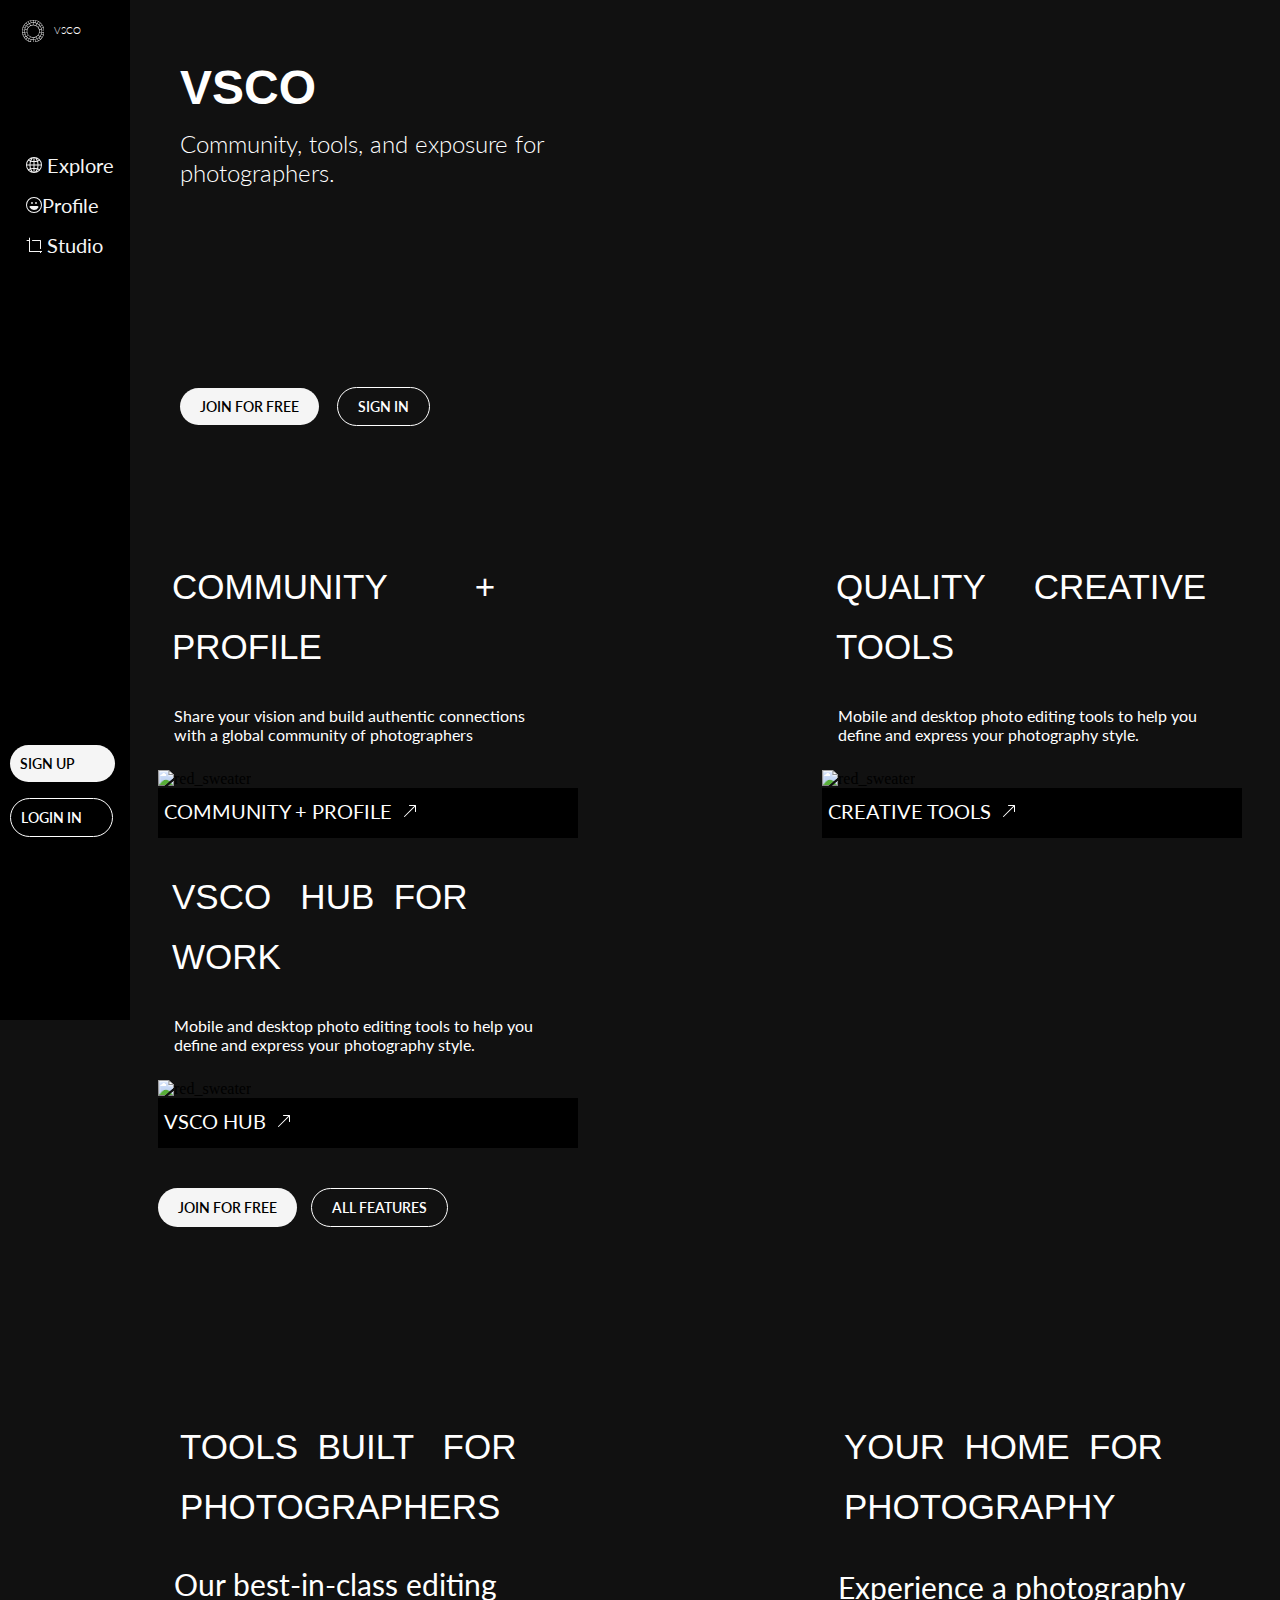
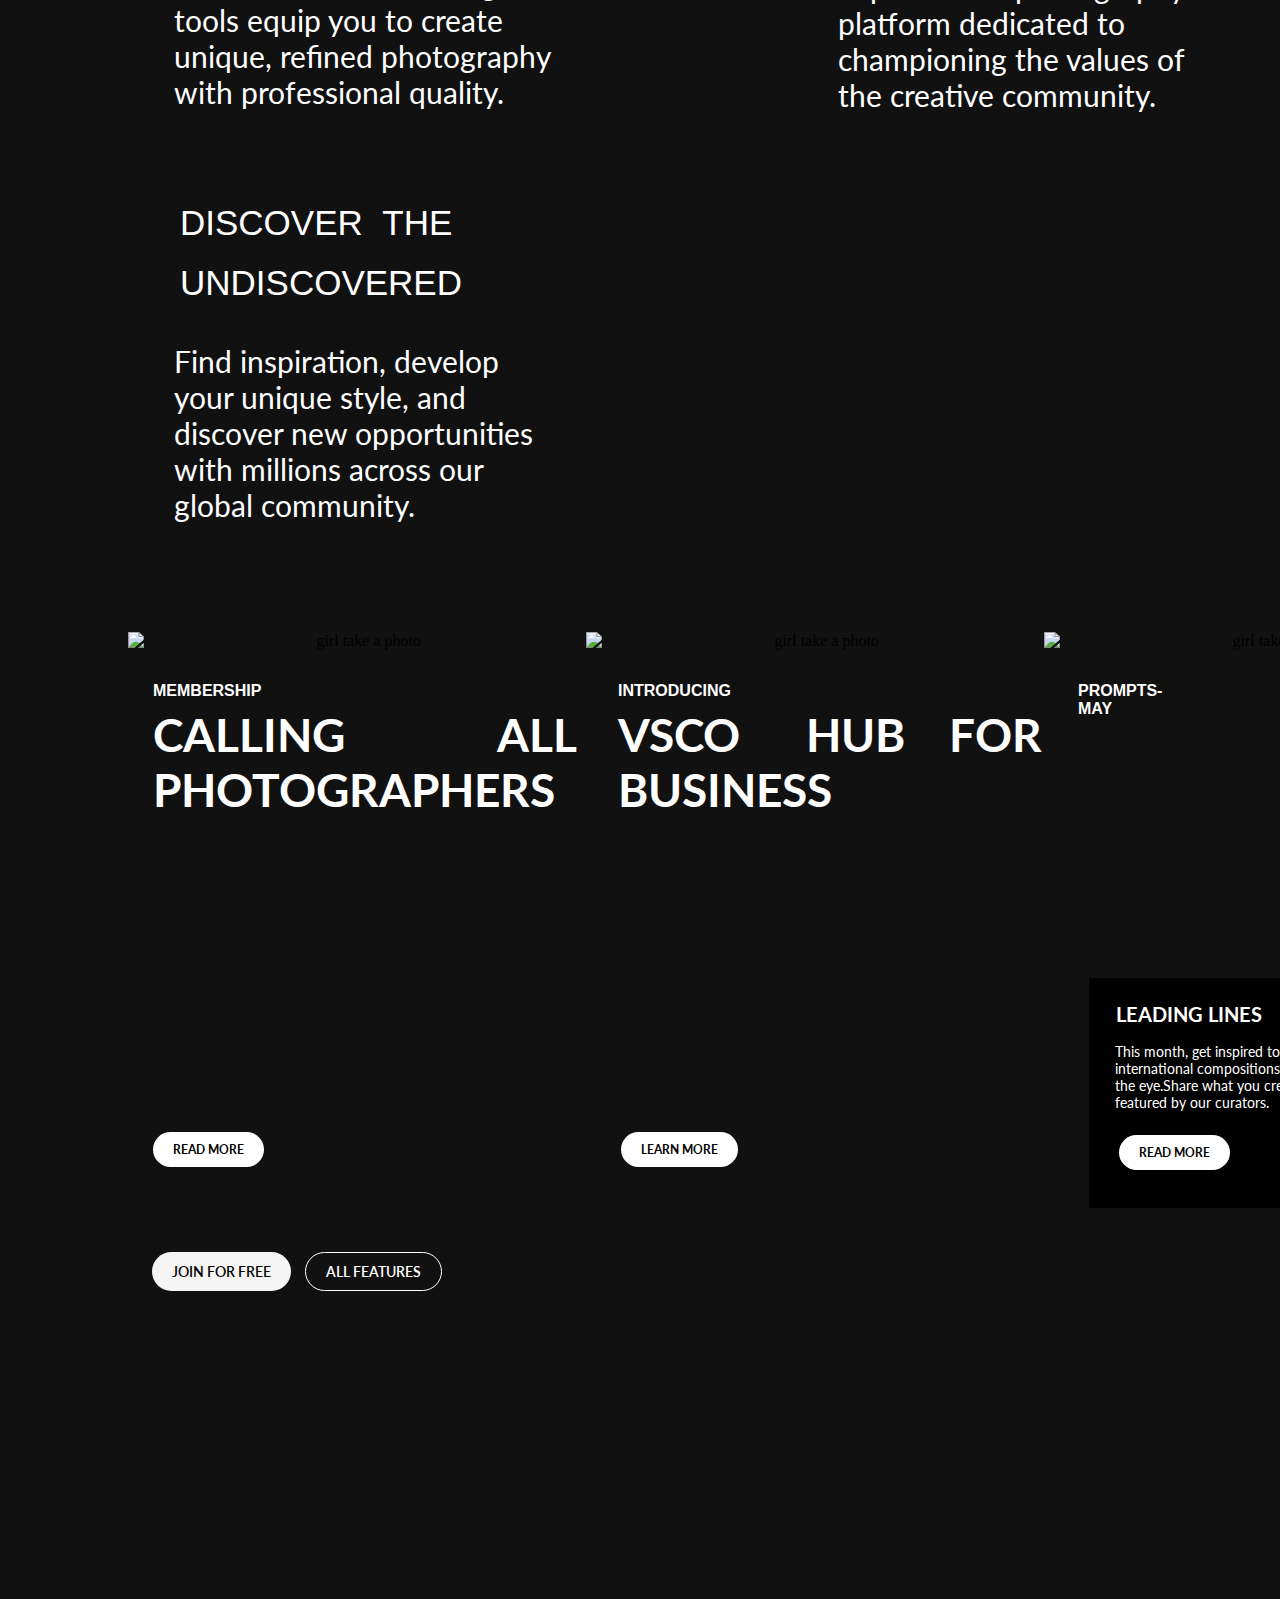
==== index.html @ 9ead66b8 "vsco cards fills advance" ====
<!DOCTYPE html>
<html lang="en">
<head>
    <meta charset="UTF-8">
    <meta name="viewport" content="width=device-width, initial-scale=1.0">
    <title> CLONE VSCO Photo & Video Editor - Desktop & Mobile App</title>

    <!--Archivo CSS-->
    <link rel="stylesheet" href="app.css" type="text/css">
    
    <!--Tipografias-->
    <link rel="preconnect" href="https://fonts.googleapis.com">
    <link rel="preconnect" href="https://fonts.gstatic.com" crossorigin>
    <link href="https://fonts.googleapis.com/css2?family=Lato:ital,wght@0,100;0,300;0,400;0,700;0,900;1,100;1,300;1,400;1,700;1,900&display=swap" rel="stylesheet">

    <!--Favicon-->
    <link rel="icon" type="img/png" href="Icons vsco/vsco(1).png">

    <!--Bootstrap Framework opcional-->
    <link href="https://cdn.jsdelivr.net/npm/bootstrap@5.3.3/dist/css/bootstrap.min.css">

</head>
<body>
    <div class="sidebar_nav">
        <!--Logotipo superior izq-->
        <header>
            <div class="logo">
                <svg xmlns="http://www.w3.org/2000/svg" width="1.4em" height="1.4em" viewBox="0 0 24 24"><path fill="white" d="M12 0C5.376 0 0 5.376 0 12s5.376 12 12 12s12-5.376 12-12S18.624 0 12 0m11.52 12c0 .408-.023.792-.072 1.176l-2.04-.24c.024-.312.05-.624.05-.936c0-.288-.025-.6-.05-.888l2.04-.24c.072.384.072.744.072 1.128M.479 12c0-.384.024-.769.049-1.152l2.04.24c-.024.312-.047.6-.047.912s.023.6.047.912l-2.04.24C.479 12.769.479 12.384.479 12m20.472-3.096l1.921-.72a11.6 11.6 0 0 1 .552 2.232l-2.04.24c-.097-.6-.24-1.2-.433-1.752M21 12c0 .6-.072 1.176-.167 1.752l-2.017-.455c.071-.409.119-.841.119-1.297s-.048-.912-.119-1.344l2.017-.457c.118.577.167 1.177.167 1.801m-9 6.456A6.46 6.46 0 0 1 5.544 12A6.46 6.46 0 0 1 12 5.544A6.46 6.46 0 0 1 18.456 12a6.44 6.44 0 0 1-6.429 6.456zM12.216 21v-2.064a7 7 0 0 0 2.568-.575l.888 1.872a9 9 0 0 1-3.456.767m-3.936-.791l.912-1.873a6.6 6.6 0 0 0 2.568.6V21a8.8 8.8 0 0 1-3.48-.791M3 12c0-.624.072-1.224.192-1.824l2.016.456q-.147.676-.144 1.368c0 .432.048.864.12 1.272l-2.016.455A8 8 0 0 1 3 12m8.76-9v2.064a6.9 6.9 0 0 0-2.544.576l-.888-1.871A9.1 9.1 0 0 1 11.76 3m3.935.792l-.911 1.872a6.6 6.6 0 0 0-2.568-.576V3.024c1.248 0 2.424.288 3.479.768m5.088 4.656a10 10 0 0 0-.84-1.608l1.681-1.152a12.7 12.7 0 0 1 1.056 2.04zm-.07 1.296l-2.018.456a6.9 6.9 0 0 0-1.151-2.352l1.632-1.295c.72.959 1.248 2.015 1.537 3.191m-3.457-2.256a7 7 0 0 0-2.04-1.633l.912-1.871a9.1 9.1 0 0 1 2.76 2.208zm-.6-3.744l.96-1.824a13 13 0 0 1 1.896 1.32L18.145 4.8a9.2 9.2 0 0 0-1.489-1.056m-.408-.216a10 10 0 0 0-1.68-.648l.504-1.992a12 12 0 0 1 2.159.84zm-2.16-.768c-.6-.144-1.2-.216-1.824-.239V.479c.793.024 1.584.12 2.328.289zm-2.28-.239a11 11 0 0 0-1.8.216L9.528.744c.72-.168 1.487-.265 2.28-.265zm-2.28.334q-.88.251-1.704.649l-.96-1.824a11.7 11.7 0 0 1 2.16-.816zm-2.112.865a9 9 0 0 0-1.488 1.032L4.56 3.216c.6-.504 1.224-.936 1.896-1.319zm.48.264l.888 1.871a7 7 0 0 0-2.04 1.608L5.136 6.168a9.4 9.4 0 0 1 2.76-2.184M4.848 6.552l1.608 1.295A7 7 0 0 0 5.304 10.2l-2.016-.456c.312-1.2.84-2.28 1.56-3.192M3.24 8.4l-1.92-.72c.287-.72.648-1.416 1.08-2.04l1.68 1.176A7.7 7.7 0 0 0 3.24 8.4m-.168.455c-.192.577-.36 1.152-.432 1.776L.6 10.393c.12-.769.288-1.537.553-2.257zm-.456 4.513c.096.6.239 1.2.432 1.776l-1.92.72a10 10 0 0 1-.552-2.257zm.624 2.208c.239.576.528 1.104.84 1.607L2.4 18.336a10.2 10.2 0 0 1-1.08-2.016zm.024-1.392l2.017-.456a7 7 0 0 0 1.128 2.376L4.8 17.4a8.9 8.9 0 0 1-1.536-3.216m3.432 2.28A6.9 6.9 0 0 0 8.76 18.12l-.912 1.872a9.3 9.3 0 0 1-2.784-2.232zm.72 3.815l-.96 1.825a11.6 11.6 0 0 1-1.896-1.321l1.368-1.535c.456.407.936.744 1.488 1.031m.408.217c.528.264 1.104.48 1.705.647l-.504 1.992a11 11 0 0 1-2.16-.815zm2.16.768q.864.18 1.8.217v2.039a14.4 14.4 0 0 1-2.305-.264zm2.28.216a10.7 10.7 0 0 0 1.801-.217l.479 1.992c-.749.168-1.513.264-2.28.287zm2.257-.336a10.4 10.4 0 0 0 1.703-.647l.96 1.824c-.688.35-1.412.623-2.159.815zm2.086-.865a9 9 0 0 0 1.488-1.031l1.369 1.535a11.7 11.7 0 0 1-1.896 1.321zm-.479-.263l-.888-1.871a6.9 6.9 0 0 0 2.064-1.656l1.606 1.296a9.6 9.6 0 0 1-2.782 2.231m3.071-2.592l-1.607-1.296a6.6 6.6 0 0 0 1.128-2.376l2.017.456a9.7 9.7 0 0 1-1.538 3.216M20.76 15.6l1.92.721a11 11 0 0 1-1.079 2.04l-1.682-1.177a8.4 8.4 0 0 0 .841-1.584m.168-.455c.192-.553.336-1.152.433-1.752l2.039.239c-.11.761-.294 1.508-.551 2.232zm.456-9.841l-1.681 1.152q-.539-.736-1.199-1.368l1.368-1.536a15 15 0 0 1 1.512 1.752M4.2 3.528l1.368 1.536c-.456.408-.84.864-1.2 1.368l-1.68-1.176A9.4 9.4 0 0 1 4.2 3.528M2.664 18.744l1.68-1.152c.36.48.769.937 1.2 1.369l-1.368 1.535a15 15 0 0 1-1.512-1.752m17.16 1.729l-1.368-1.537c.432-.407.841-.863 1.199-1.344l1.682 1.176a15 15 0 0 1-1.513 1.705"/></svg>
                <h2 class="namesite">VSCO</h2>
            </div>
        </header>

        <div>
            <a href="https://www.vsco.co">
                <grain-icon width="60px" height="28px" name="vscoWordmark" class="vsco-logo"></grain-icon>
              </a>
        </div>

        <!--Menu lateral con iconos (Boostrap)-->
        <div class="menu">
        <nav class="sidebar_menu"> 
                <a>
                    <svg xmlns="http://www.w3.org/2000/svg" width="16" height="16" fill="currentColor" class="bi bi-globe2" viewBox="0 0 16 16">
                        <path d="M0 8a8 8 0 1 1 16 0A8 8 0 0 1 0 8m7.5-6.923c-.67.204-1.335.82-1.887 1.855q-.215.403-.395.872c.705.157 1.472.257 2.282.287zM4.249 3.539q.214-.577.481-1.078a7 7 0 0 1 .597-.933A7 7 0 0 0 3.051 3.05q.544.277 1.198.49zM3.509 7.5c.036-1.07.188-2.087.436-3.008a9 9 0 0 1-1.565-.667A6.96 6.96 0 0 0 1.018 7.5zm1.4-2.741a12.3 12.3 0 0 0-.4 2.741H7.5V5.091c-.91-.03-1.783-.145-2.591-.332M8.5 5.09V7.5h2.99a12.3 12.3 0 0 0-.399-2.741c-.808.187-1.681.301-2.591.332zM4.51 8.5c.035.987.176 1.914.399 2.741A13.6 13.6 0 0 1 7.5 10.91V8.5zm3.99 0v2.409c.91.03 1.783.145 2.591.332.223-.827.364-1.754.4-2.741zm-3.282 3.696q.18.469.395.872c.552 1.035 1.218 1.65 1.887 1.855V11.91c-.81.03-1.577.13-2.282.287zm.11 2.276a7 7 0 0 1-.598-.933 9 9 0 0 1-.481-1.079 8.4 8.4 0 0 0-1.198.49 7 7 0 0 0 2.276 1.522zm-1.383-2.964A13.4 13.4 0 0 1 3.508 8.5h-2.49a6.96 6.96 0 0 0 1.362 3.675c.47-.258.995-.482 1.565-.667m6.728 2.964a7 7 0 0 0 2.275-1.521 8.4 8.4 0 0 0-1.197-.49 9 9 0 0 1-.481 1.078 7 7 0 0 1-.597.933M8.5 11.909v3.014c.67-.204 1.335-.82 1.887-1.855q.216-.403.395-.872A12.6 12.6 0 0 0 8.5 11.91zm3.555-.401c.57.185 1.095.409 1.565.667A6.96 6.96 0 0 0 14.982 8.5h-2.49a13.4 13.4 0 0 1-.437 3.008M14.982 7.5a6.96 6.96 0 0 0-1.362-3.675c-.47.258-.995.482-1.565.667.248.92.4 1.938.437 3.008zM11.27 2.461q.266.502.482 1.078a8.4 8.4 0 0 0 1.196-.49 7 7 0 0 0-2.275-1.52c.218.283.418.597.597.932m-.488 1.343a8 8 0 0 0-.395-.872C9.835 1.897 9.17 1.282 8.5 1.077V4.09c.81-.03 1.577-.13 2.282-.287z"/>
                      </svg>
                    
                    Explore</a>
                <a>
                    <svg xmlns="http://www.w3.org/2000/svg" width="16" height="16" fill="currentColor" class="bi bi-emoji-laughing" viewBox="0 0 16 16">
                        <path d="M8 15A7 7 0 1 1 8 1a7 7 0 0 1 0 14m0 1A8 8 0 1 0 8 0a8 8 0 0 0 0 16"/>
                        <path d="M12.331 9.5a1 1 0 0 1 0 1A5 5 0 0 1 8 13a5 5 0 0 1-4.33-2.5A1 1 0 0 1 4.535 9h6.93a1 1 0 0 1 .866.5M7 6.5c0 .828-.448 0-1 0s-1 .828-1 0S5.448 5 6 5s1 .672 1 1.5m4 0c0 .828-.448 0-1 0s-1 .828-1 0S9.448 5 10 5s1 .672 1 1.5"/>
                      </svg>Profile</a>
                <a><svg xmlns="http://www.w3.org/2000/svg" width="16" height="16" fill="currentColor" class="bi bi-crop" viewBox="0 0 16 16">
                    <path d="M3.5.5A.5.5 0 0 1 4 1v13h13a.5.5 0 0 1 0 1h-2v2a.5.5 0 0 1-1 0v-2H3.5a.5.5 0 0 1-.5-.5V4H1a.5.5 0 0 1 0-1h2V1a.5.5 0 0 1 .5-.5m2.5 3a.5.5 0 0 1 .5-.5h8a.5.5 0 0 1 .5.5v8a.5.5 0 0 1-1 0V4H6.5a.5.5 0 0 1-.5-.5"/>
                  </svg>
                    Studio</a> 
        </nav>

        <div class="buttonsp">
         <li>
            <ul><button type="button" id="SU">SIGN UP</button></ul>
            <ul><button type="button" id="LI">LOGIN IN</button></ul>
         </li>
        </div>
        </div>
   
    
    </div>
<!--Foto de Header-->
<div class="contenedor0">
    <div class="title">    
    <section>
        <h1>VSCO</h1>
        <h2>Community, tools, and exposure for<br> 
            photographers.
        </h2>
    </section>
    <!--Botones de Header-->
    <div class="buttons">
        <button type="button" id="JF">JOIN FOR FREE</button>
        <button type="button" id="SI">SIGN IN</button>
</div>
</div>
</div>

<!--Cards con imagen debajo del header-->
<section class="contenedor1">
    <!--Tarjeta 1-->
    <div class="card1" style="width: 25rem;">
        <h2>COMMUNITY &nbsp;&nbsp;&nbsp;&nbsp;&nbsp;&nbsp;&nbsp;&nbsp;+ PROFILE</h2>
        <p>Share your vision and build authentic connections<br> with a global community of photographers</p>
        <img src="https://assets-global.website-files.com/64e27cdd42db7ecf119d5e61/662acf7f2778ca98ba801498_hp-community-profile-cover%402x-p-500.jpg" alt="red_sweater">

        <div class="card-body">
            <button id="BCP">COMMUNITY + PROFILE</button>
            <svg xmlns="http://www.w3.org/2000/svg" width="16" height="16" fill="currentColor"
                class="bi bi-arrow-up-right" viewBox="0 0 16 16" style="color:white">
                <path fill-rule="evenodd"
                    d="M14 2.5a.5.5 0 0 0-.5-.5h-6a.5.5 0 0 0 0 1h4.793L2.146 13.146a.5.5 0 0 0 .708.708L13 3.707V8.5a.5.5 0 0 0 1 0z"></path>
            </svg>
        </div>
    </div>
    <!--Tarjeta 2-->
    <div class="card2" style="width: 25rem;">
        <h2>QUALITY &nbsp;&nbsp;&nbsp; CREATIVE TOOLS</h2>
        <p>Mobile and desktop photo editing tools to help you define and express your photography style.</p>
        <img src="https://assets-global.website-files.com/64e27cdd42db7ecf119d5e61/6630400301b75510934b338b_tools-cover-image%402x-p-1600.jpg" alt="red_sweater">

        <div class="card-body2">
            <button id="BCP">CREATIVE TOOLS</button>
            <svg xmlns="http://www.w3.org/2000/svg" width="16" height="16" fill="currentColor"
                class="bi bi-arrow-up-right" viewBox="0 0 16 16" style="color:white">
                <path fill-rule="evenodd"
                    d="M14 2.5a.5.5 0 0 0-.5-.5h-6a.5.5 0 0 0 0 1h4.793L2.146 13.146a.5.5 0 0 0 .708.708L13 3.707V8.5a.5.5 0 0 0 1 0z"></path>
            </svg>
        </div>
    </div>

    <!--Tarjeta 3-->
    <div class="card3" style="width: 25rem;">
        <h2>VSCO &nbsp;&nbsp;HUB&nbsp; FOR WORK</h2>
        <p>Mobile and desktop photo editing tools to help you define and express your photography style.</p>
        <img src="https://assets-global.website-files.com/64e27cdd42db7ecf119d5e61/662acf7fdd3fa8735cd703ee_hp-hub-for-business-cover%402x-p-500.jpg" alt="red_sweater">

        <div class="card-body3">
            <button id="BCP">VSCO HUB</button>
            <svg xmlns="http://www.w3.org/2000/svg" width="16" height="16" fill="currentColor"
                class="bi bi-arrow-up-right" viewBox="0 0 16 16" style="color:white">
                <path fill-rule="evenodd"
                    d="M14 2.5a.5.5 0 0 0-.5-.5h-6a.5.5 0 0 0 0 1h4.793L2.146 13.146a.5.5 0 0 0 .708.708L13 3.707V8.5a.5.5 0 0 0 1 0z"></path>
            </svg>
        </div>
    </div>
</section>

    <!--Botones debajo de tarjetas-->
    <div class="buttons2">
        <button type="button" id="JF2">JOIN FOR FREE</button>
        <button type="button" id="SI2">ALL FEATURES</button>
    </div>
    

<!--Cards de solo texto-->
<section class="contenedor2">
    <div class="cardt" style="width: 25rem;">
        <h2>TOOLS &nbsp;BUILT &nbsp;&nbsp;FOR&nbsp; PHOTOGRAPHERS</h2>
        <p>Our best-in-class editing tools equip you to create unique, refined photography with professional quality.</p>
            
    </div>

    <div class="cardt2" style="width: 25rem;">
        <h2>YOUR &nbsp;HOME&nbsp;&nbsp;FOR&nbsp; PHOTOGRAPHY</h2>
        <p>Experience a photography platform dedicated to championing  the values of the creative community.</p>
            
    </div>

    <div class="cardt3" style="width: 25rem;">
        <h2>DISCOVER &nbsp;THE&nbsp;&nbsp; UNDISCOVERED</h2>
        <p>Find inspiration, develop your unique style, and discover new opportunities with millions across our global community.</p>
            
    </div>

    <!--Botones debajo de tarjetas-->
</section>

    <div class="buttons3">
        <button type="button" id="JF2">JOIN FOR FREE</button>
        <button type="button" id="SI2">VSCO MEMBERSHIP</button>
    </div>

<!--Carrusel de fotos despues de cards text (bootstrap)-->
<section class="contenedor3">
<!--Inicio de card Img 1-->
            <div class="cardImg" style="width: 18rem;">
                <img src="https://assets-global.website-files.com/64e27cdd42db7ecf119d5e61/663120b6b6c1126681776846_membership-carousel-background%402x.jpg" width="465.25px" height="575.17px" class="card-img-top" alt="girl take a photo">
                <div class="card-title">MEMBERSHIP</div>
                <div class="card-text">CALLING &nbsp;&nbsp;&nbsp;&nbsp;&nbsp;&nbsp;&nbsp;&nbsp;&nbsp;&nbsp;&nbsp;&nbsp;&nbsp;ALL<br>PHOTOGRAPHERS</div>
                <div class="Img-bt">
                    <button href="#" class="bImg1">READ MORE</button>
                </div>
            </div>
<!--Fin de card Img 1-->

<!--Inicio de card Img 2-->
<div class="cardImg2" style="width: 18rem;">
    <img src="https://assets-global.website-files.com/64e27cdd42db7ecf119d5e61/663120b56751cf895a90397a_membership-introducing-background%402x.jpg" width="465.25px" height="575.17px" class="card-img-top" alt="girl take a photo">
    <div class="card-title2">INTRODUCING</div>
    <div class="card-text2">VSCO &nbsp;&nbsp;&nbsp;&nbsp;&nbsp;HUB&nbsp;&nbsp;&nbsp; FOR<br>BUSINESS</div>
    <div class="Img-bt2">
        <button href="#" class="bImg2">LEARN MORE</button>
    </div>
</div>
<!--Fin de card Img 2-->

<!--Inicio de card Img 3-->
<div class="cardImg2" style="width: 18rem;">
    <img src="https://assets-global.website-files.com/64e27cdd42db7ecf119d5e61/6643d634c156ff8e71c9822e_ARTWORK-p-500.webp" width="465.25px" height="575.17px" class="card-img-top" alt="girl take a photo">
    <div class="card-title3">PROMPTS-<br>MAY</div>
    <div class="Img-bt2">
        <div class="cardBlack">
            <h2 class="txtCard"><br>LEADING LINES &nbsp;&nbsp;&nbsp;&nbsp;&nbsp;&nbsp;&nbsp;&nbsp;&nbsp;&nbsp;&nbsp;&nbsp;&nbsp;&nbsp;&nbsp;&nbsp;&nbsp;&nbsp;&nbsp;&nbsp;&nbsp;&nbsp;&nbsp;&nbsp;&nbsp;&nbsp;&nbsp;&nbsp;&nbsp;&nbsp;#LINEUP</h2>
            <p class="pCard">
                This month, get inspired to create more<br>international compositions by using lines to guide<br>the eye.Share what you create with #LineUp for a chance to be featured by our curators.
            </p>
            <button href="#" class="bImg3">READ MORE</button>
        </div>
    </div>
</div>
<!--Fin de card Img 3-->

<!--Botones debajo de cardsImg-->
<div class="buttons3">
    <button type="button" id="JF2">JOIN FOR FREE</button>
    <button type="button" id="SI2">ALL FEATURES</button>
</div>






</section>

    
</body>
</html>
---- app.css ----
body {
    background-color: #111111;
}

.contenedor0 {
    position: static;
    background-image: url(https://assets-global.website-files.com/64e27cdd42db7ecf119d5e61/662b67b3fba923b8dd3a1642_hp-header-cover%402x-p-2000.jpg);
    background-repeat: no-repeat;
    background-size: cover;
    background-position: 100px;
    display: grid;
    margin-bottom: 20px;
    height: 500px;
}

header {
    display: flex;
    background-color:#000000; 
}

.logo svg {
    display: flex;
    position: static;
    margin-left: 22px;
    position: static;
    display: block;
}

.namesite {
    margin-top: -18px;
    margin-left: 22px;
    font-size: 10px;
    font-family:'lato', sans-serif;
    position: static;
    display: block;
}

.sidebar_nav {
    height: 1000px;
    width: 130px;
    position:fixed;
    z-index: 1;
    top: 0;
    left: 0;
    overflow-x: hidden;
    padding-top: 20px;
    background-color: #000000;
}

.sidebar_menu {
    padding-top: 100px;
    position:static;
    display:list-item;
    text-align: left;
}

.sidebar_menu a {
    padding-top: 200px;
    text-decoration: none;
    font-size: 20px;
    color: whitesmoke;
    text-align: justify;
    line-height: 2;
    font-family: lato, sans-serif;
    margin-left: 20%;   
}

.buttonsp {
    margin-top: 480px;
    margin-left: -30px;
    display: list-item;
}

#SU {
    color: black;
    font-family:'Lato',sans-serif;
    font-size: 14px;
    font-weight: 600;
    padding-bottom: 10px;
    padding-top: 10px;
    padding-left: 10px;
    padding-right: 40px;
    border-radius: 20px;
    background-color: whitesmoke;
    border:none;
    position: relative;
    text-align: left;
}

#LI {    
    color: white;
    font-family:'Lato',sans-serif;
    font-size: 14px;
    font-weight: 600;
    padding-bottom: 10px;
    padding-top: 10px;
    padding-left: 10px;
    padding-right: 30px;
    border-radius: 20px;
    background:none;
    border:solid 1px white;
    position:relative;
    text-align: left;
}

h1 {
    padding-left: 2rem;
    margin-top: 0.2cm;
    margin-bottom: -4%;
    margin-left: 140px;
    color: white;
    font-family: 'Franklin Gothic Medium', 'Arial Narrow', Arial, sans-serif;
    font-size: 3rem;
    line-height: 3;
    position: static;
    text-align: left;
}
h2 {
    padding-left: 2rem;
    margin-left: 140px;
    color: white;
    font-family:lato;
    font-style: normal;
    font-weight: 300;
    position: static;
    text-align: left;
}

.buttons {
    padding-left: 7rem;
    display: block;
    position: static;
    margin-left: 60px;
    margin-top: 200px;
}

#JF {
    color: black;
    font-family:'Lato',sans-serif;
    font-size: 14px;
    font-weight: 600;
    padding-bottom: 10px;
    padding-top: 10px;
    padding-left: 20px;
    padding-right: 20px;
    border-radius: 20px;
    background-color: whitesmoke;
    border:none;
    text-align: left;
}

#SI {
    margin-left: 14px;
    color: white;
    font-family:'Lato',sans-serif;
    font-size: 14px;
    font-weight: 600;
    padding-bottom: 10px;
    padding-top: 10px;
    padding-left: 20px;
    padding-right: 20px;
    border-radius: 20px;
    background:none;
    border:solid 1px white;
}

.contenedor1 {
    margin-top: .50rem;
    margin-left: 150px;
    margin-right: 50px;
    flex-wrap: wrap;
    flex-flow: wrap;
    justify-content:space-between;
    display: flex;
    
}

/*
.cards{
    position:fixed;
    display:flex;
    margin-left: 180px;
}
*/
/*Tarjetas nuevas*/
.card1 img {
    margin-top:10px;
    width: 420px;
    height: 350px;
    margin-bottom: -4px;
}

.card1 h2 {
    padding-left: 4rem;
    margin-left: -50px;
    color: white;
    font-family: 'Franklin Gothic Medium', 'Arial Narrow', Arial, sans-serif;
    font-size: 35px;
    line-height: 60px;
    text-align: left;
    position:static;

}
.card1 p {
    padding-left:1rem;
    color: white;
    font-family:'lato',sans-serif;
    margin-top: 1rem;
}

.card-body {
    background-color: #000000;
    width: 420px;
    height: 50px;
    margin-top: 0px;
}

#BCP {
    margin-top: 10px;
    color: white;
    background:none;
    border: none;
    font-size: 20px;
    font-family: 'lato', sans-serif;
}

.card-body2 {
    background-color: #000000;
    width: 420px;
    height: 50px;
    margin-top: 0px;
}

.card2 img {
    margin-top:10px;
    width: 420px;
    height: 350px;
    margin-bottom: -4px;
}


.card3 img {
    margin-top:10px;
    width: 420px;
    height: 350px;
    margin-bottom: -4px; 
}

#JF {
    color: black;
    font-family:'Lato',sans-serif;
    font-size: 14px;
    font-weight: 600;
    padding-bottom: 10px;
    padding-top: 10px;
    padding-left: 20px;
    padding-right: 20px;
    border-radius: 20px;
    background-color: whitesmoke;
    border:none;
    position: relative;
    text-align: left;
}

#SI {
    margin-left: 14px;
    color: white;
    font-family:'Lato',sans-serif;
    font-size: 14px;
    font-weight: 600;
    padding-bottom: 10px;
    padding-top: 10px;
    padding-left: 20px;
    padding-right: 20px;
    border-radius: 20px;
    background:none;
    border:solid 1px white;
    position: relative;
}
.card3 h2 {
    padding-left: 4rem;
    margin-left: -50px;
    color: white;
    font-family: 'Franklin Gothic Medium', 'Arial Narrow', Arial, sans-serif;
    font-size: 35px;
    line-height: 60px;
    text-align: left;
    position:static;
}
.card3 p {
    padding-left:1rem;
    color: white;
    font-family:'lato',sans-serif;
    margin-top: 1rem;
}
.card-body3 {
    background-color: #000000;
    width: 420px;
    height: 50px;
    margin-top: 0px;
}
    
    #JF {
    color: black;
    font-family:'Lato',sans-serif;
    font-size: 14px;
    font-weight: 600;
    padding-bottom: 10px;
    padding-top: 10px;
    padding-left: 20px;
    padding-right: 20px;
    border-radius: 20px;
    background-color: whitesmoke;
    border:none;
    position: relative;
    text-align: left;

}

    #SI {
    margin-left: 14px;
    color: white;
    font-family:'Lato',sans-serif;
    font-size: 14px;
    font-weight: 600;
    padding-bottom: 10px;
    padding-top: 10px;
    padding-left: 20px;
    padding-right: 20px;
    border-radius: 20px;
    background:none;
    border:solid 1px white;
    position: relative;
}

.card2 img {
    margin-top:10px;
    width: 420px;
    height: 350px;
    margin-bottom: -4px;
}

.card2 h2 {
    padding-left: 4rem;
    margin-left: -50px;
    color: white;
    font-family: 'Franklin Gothic Medium', 'Arial Narrow', Arial, sans-serif;
    font-size: 35px;
    line-height: 60px;
    text-align: left;
    position:static;
}

.card2 p {
    padding-left:1rem;
    color: white;
    font-family:'lato',sans-serif;
    margin-top: 1rem;
}

.buttons2 {

    margin-left: 150px;
    margin-top: 40px;
    margin-bottom: 300px;
    display: flex;
}

#JF2 {
    color: black;
    font-family:'Lato',sans-serif;
    font-size: 14px;
    font-weight: 600;
    padding-bottom: 10px;
    padding-top: 10px;
    padding-left: 20px;
    padding-right: 20px;
    border-radius: 20px;
    background-color: whitesmoke;
    border:none;
    position: relative;
    text-align: left;

}

#SI2 {
    margin-left: 14px;
    color: white;
    font-family:'Lato',sans-serif;
    font-size: 14px;
    font-weight: 600;
    padding-bottom: 10px;
    padding-top: 10px;
    padding-left: 20px;
    padding-right: 20px;
    border-radius: 20px;
    background:none;
    border:solid 1px white;
    position: relative;
}

.contenedor2 {
    margin-top: -10rem;
    margin-left: 150px;
    margin-right: 50px;
    flex-wrap: wrap;
    flex-flow: wrap;
    justify-content:space-between;
    display: flex;
    align-items: first baseline;
}

.cardt h2 {
    margin-top: -100px;
    margin-left: -10px;
    color: white;
    font-family: 'Franklin Gothic Medium', 'Arial Narrow', Arial, sans-serif;
    font-size: 35px;
    line-height: 60px;
}

.cardt p {
    padding-left:1rem;
    color: white;
    font-family:'lato',sans-serif;
    margin-top: 1rem;
    font-size: 30px;
}

.cardt2 h2 {
    margin-top: 50px;
    margin-left: -10px;
    color: white;
    font-family: 'Franklin Gothic Medium', 'Arial Narrow', Arial, sans-serif;
    font-size: 35px;
    line-height: 60px;
}

.cardt2 p {
    padding-left: 1rem;
    color: white;
    font-family:'lato',sans-serif;
    margin-top: 2rem;
    font-size: 30px;
}

.cardt3 h2 {
    margin-top: 50px;
    margin-left: -10px;
    color: white;
    font-family: 'Franklin Gothic Medium', 'Arial Narrow', Arial, sans-serif;
    font-size: 35px;
    line-height: 60px;
}

.cardt3 p {
    padding-left:1rem;
    color: white;
    font-family:'lato',sans-serif;
    font-size: 30px;
}

.buttons3 {
        margin-left: 140px;
        margin-top: 30px;
        margin-bottom: 300px;
        display:flex;
    }

/*Carrusel de fotografías despues de cards Text*/

.contenedor3 {
    margin-left: 120px;
    margin-top: -880px;
    position:relative;
    text-align: center;
    display: flex;
    flex-direction: row;
    justify-content:safe;
    width: 100%;
}

.cardImg {
    display: flex;
}

.card-title {
    position: absolute;
    top: 50px;
    left:25px;
    color: white;
    font-weight: bold;
    font-family: 'Franklin Gothic Medium', 'Arial Narrow', Arial, sans-serif;
}
.card-text {
    position: absolute;
    top: 75px;
    left:25px;
    color: white;
    font-family: 'lato',sans-serif;
    font-weight: bold;
    font-size: 46px;
    text-align: left;
    justify-content: stretch;
}

.Img-bt {
    margin-top: 500px;
    margin-left: -440px;
}

.bImg1 {
    color: black;
    font-family:'Lato',sans-serif;
    font-size: 12px;
    font-weight: bold;
    padding-bottom: 10px;
    padding-top: 10px;
    padding-left: 20px;
    padding-right: 20px;
    border-radius: 20px;
    background-color: white;
    border:none;
    position: absolute;
    justify-content: left;
}

.cardImg2 {
    display: flex;
    margin-left: 170px;
}
.card-title2 {
    position: absolute;
    top: 50px;
    left:490px;
    color: white;
    font-weight: bold;
    font-family: 'Franklin Gothic Medium', 'Arial Narrow', Arial, sans-serif;
}

.card-text2 {
    position: absolute;
    top: 75px;
    left:490px;
    color: white;
    font-family: 'lato',sans-serif;
    font-weight: bold;
    font-size: 46px;
    text-align: left;
    justify-content: center;
    display: block;
}

.Img-bt2 {
    margin-top: 500px;
    margin-left: -430px;
}

.bImg2 {
    color: black;
    font-family:'Lato',sans-serif;
    font-size: 12px;
    font-weight: bold;
    padding-bottom: 10px;
    padding-top: 10px;
    padding-left: 20px;
    padding-right: 20px;
    border-radius: 20px;
    background-color: white;
    border:none;
    position: absolute;
    justify-content: left;
}

/*Card negra*/
.cardBlack{

    display: block;
    margin-top:-154px;
    margin-left: 10px;
    width: 420px;
    height: 230px;
    background-color: black;
    justify-content: right;
}

.card-title3 {
    text-align: left;
    position: absolute;
    top: 50px;
    left:950px;
    color: white;
    font-weight: bold;
    font-family: 'Franklin Gothic Medium', 'Arial Narrow', Arial, sans-serif;
}

.txtCard {
    margin-top: -20px;
    margin-left: -5px;
    font-family: 'lato', sans-serif;
    font-size: 20px;
    font-weight: bold;
    text-align: left;
}

.pCard {
    color: white;
    text-align: left;
    margin-left: 26px;
    font-family: 'lato',sans-serif;
    font-size: 14px;
}

.bImg3 {
    margin-top: 10px;
    margin-left: -180px;
    justify-content: left;
    color: black;
    font-family:'Lato',sans-serif;
    font-size: 12px;
    font-weight: bold;
    padding-bottom: 10px;
    padding-top: 10px;
    padding-left: 20px;
    padding-right: 20px;
    border-radius: 20px;
    background-color: white;
    border:none;
    position: absolute;
    justify-content: left;
    
}

.buttons3 {

    margin-left: -1180px;
    margin-top: 620px;
    margin-bottom: 300px;
    display: flex;
}

#JF2 {
    color: black;
    font-family:'Lato',sans-serif;
    font-size: 14px;
    font-weight: 600;
    padding-bottom: 10px;
    padding-top: 10px;
    padding-left: 20px;
    padding-right: 20px;
    border-radius: 20px;
    background-color: whitesmoke;
    border:none;
    position: relative;
    text-align: left;

}

#SI2 {
    margin-left: 14px;
    color: white;
    font-family:'Lato',sans-serif;
    font-size: 14px;
    font-weight: 600;
    padding-bottom: 10px;
    padding-top: 10px;
    padding-left: 20px;
    padding-right: 20px;
    border-radius: 20px;
    background:none;
    border:solid 1px white;
    position: relative;
}
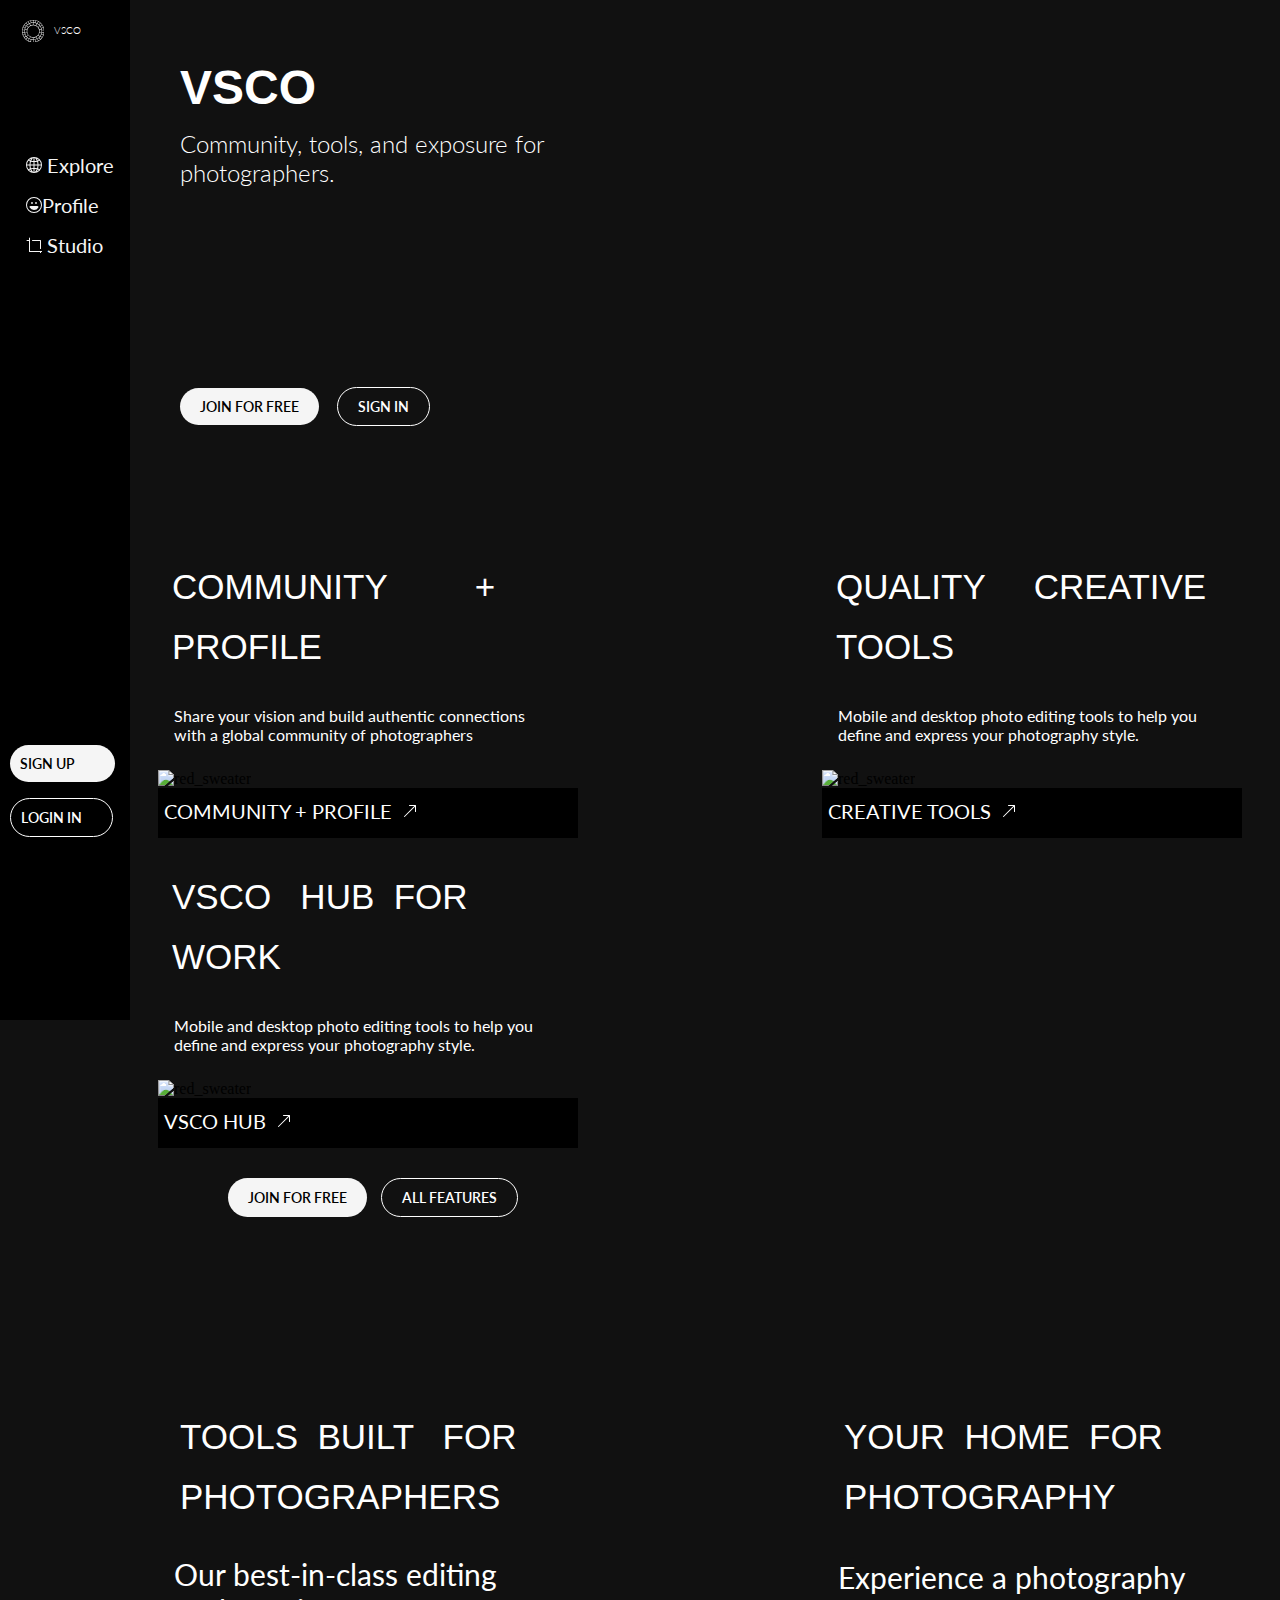
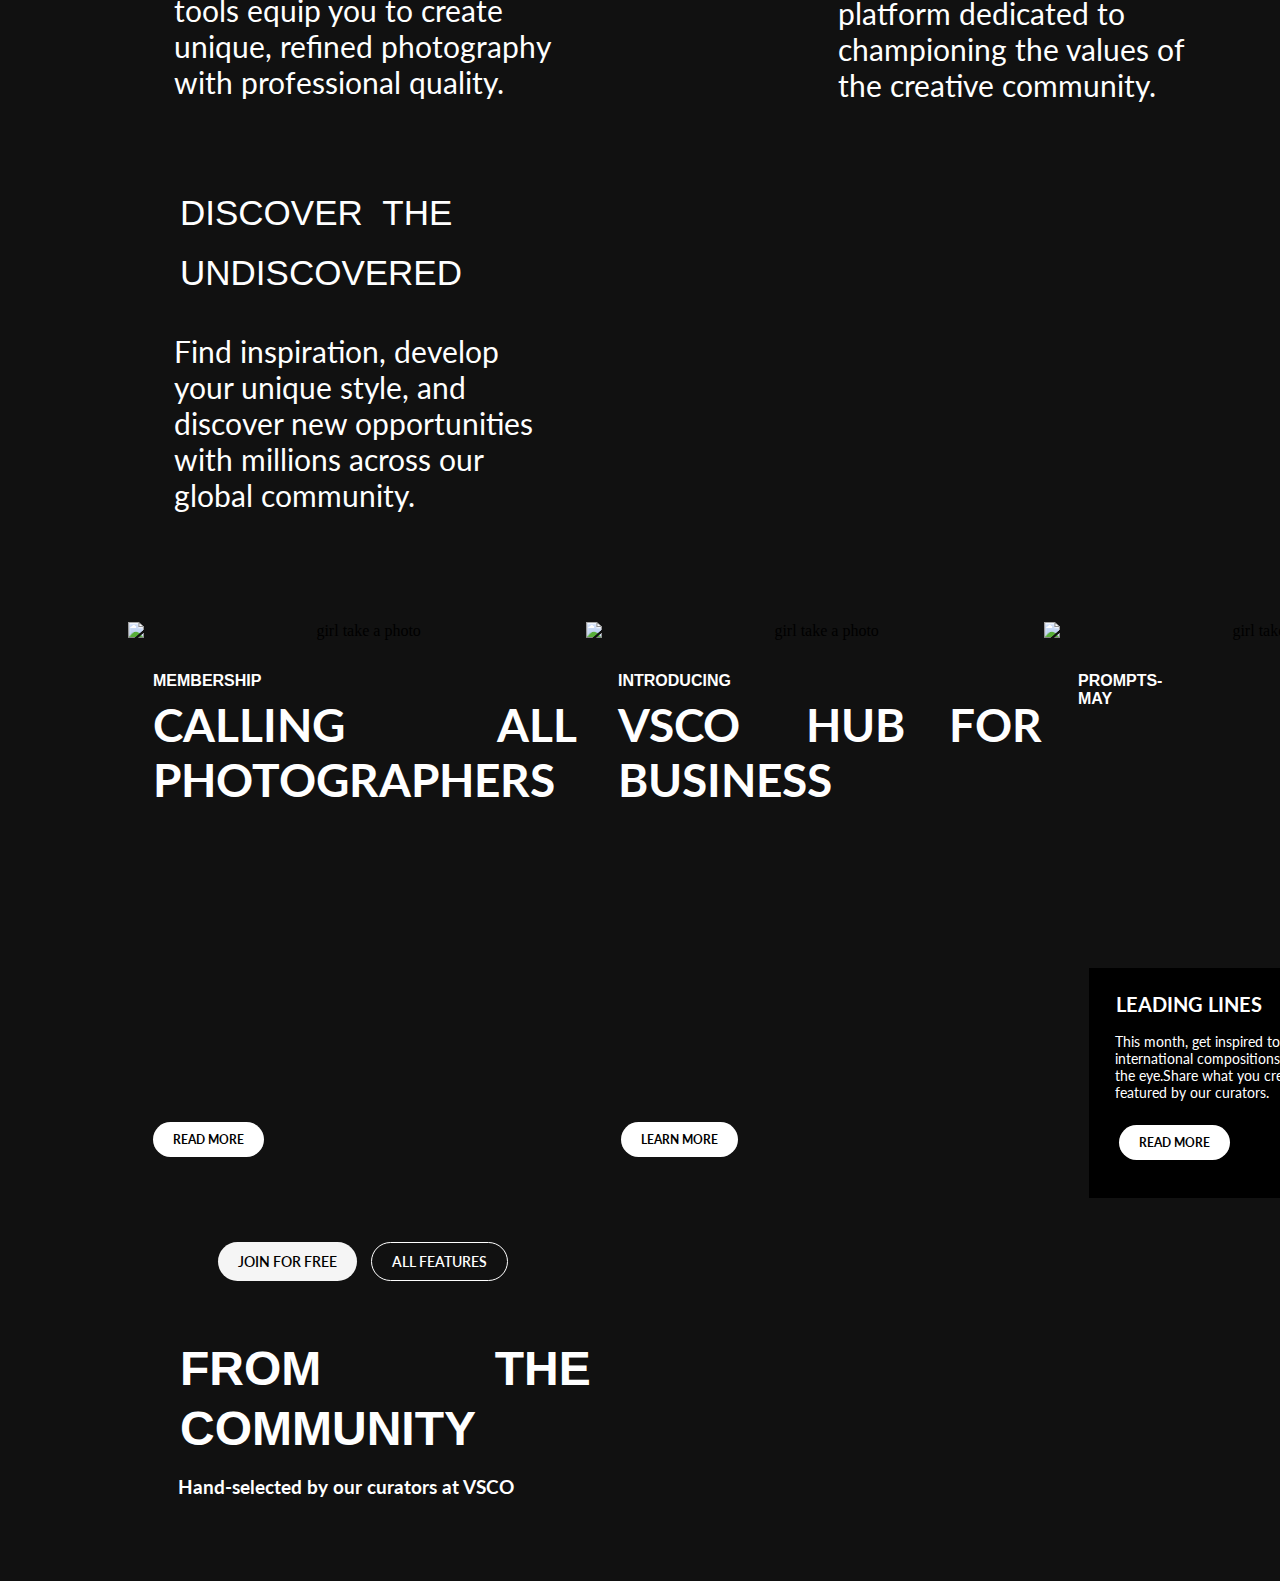
==== commit 8310dbfe: "page+login vsco" ====
--- a/index.html
+++ b/index.html
@@ -214,6 +214,29 @@
     <button type="button" id="SI2">ALL FEATURES</button>
 </div>
 
+</section>
+
+<!--titulo de imagenes-->
+<div class="titleImgs">
+    
+    <div>
+       <h1> FROM &nbsp;&nbsp;&nbsp;&nbsp;&nbsp;&nbsp;&nbsp;&nbsp;&nbsp;&nbsp;&nbsp;&nbsp;THE<br>COMMUNITY</h1>
+    </div>
+
+    <div>
+        <h3>Hand-selected by our curators at VSCO</h3>
+    </div>
+
+</div>
+
+
+<!--Carrusel en loop de imagenes-->
+<section class="carrouselAuto">
+
+    <div class="slideImgs">
+
+
+    </div>
 
 
 
--- a/app.css
+++ b/app.css
@@ -460,8 +460,8 @@
     font-size: 30px;
 }
 
-.buttons3 {
-        margin-left: 140px;
+.buttons2 {
+        margin-left: 220px;
         margin-top: 30px;
         margin-bottom: 300px;
         display:flex;
@@ -472,12 +472,14 @@
 .contenedor3 {
     margin-left: 120px;
     margin-top: -880px;
+    margin-right: 0px;
     position:relative;
     text-align: center;
     display: flex;
     flex-direction: row;
-    justify-content:safe;
+    justify-items: stretch;
     width: 100%;
+    overflow: hidden;
 }
 
 .cardImg {
@@ -633,7 +635,7 @@
 
 .buttons3 {
 
-    margin-left: -1180px;
+    margin-left: -1114px;
     margin-top: 620px;
     margin-bottom: 300px;
     display: flex;
@@ -672,8 +674,24 @@
     position: relative;
 }
 
-
-
-
-
-
+.titleImgs {
+    margin-top: -250px;
+}
+
+.titleImgs h1 {
+    text-align: 10px;
+    line-height: 60px;
+    justify-content: left;
+}
+
+.titleImgs h3 {
+    font-family: 'lato', sans-serif;
+    color: white;
+    margin-left: 170px;
+    font-weight: light;
+    margin-top: 68px;
+}
+
+
+
+
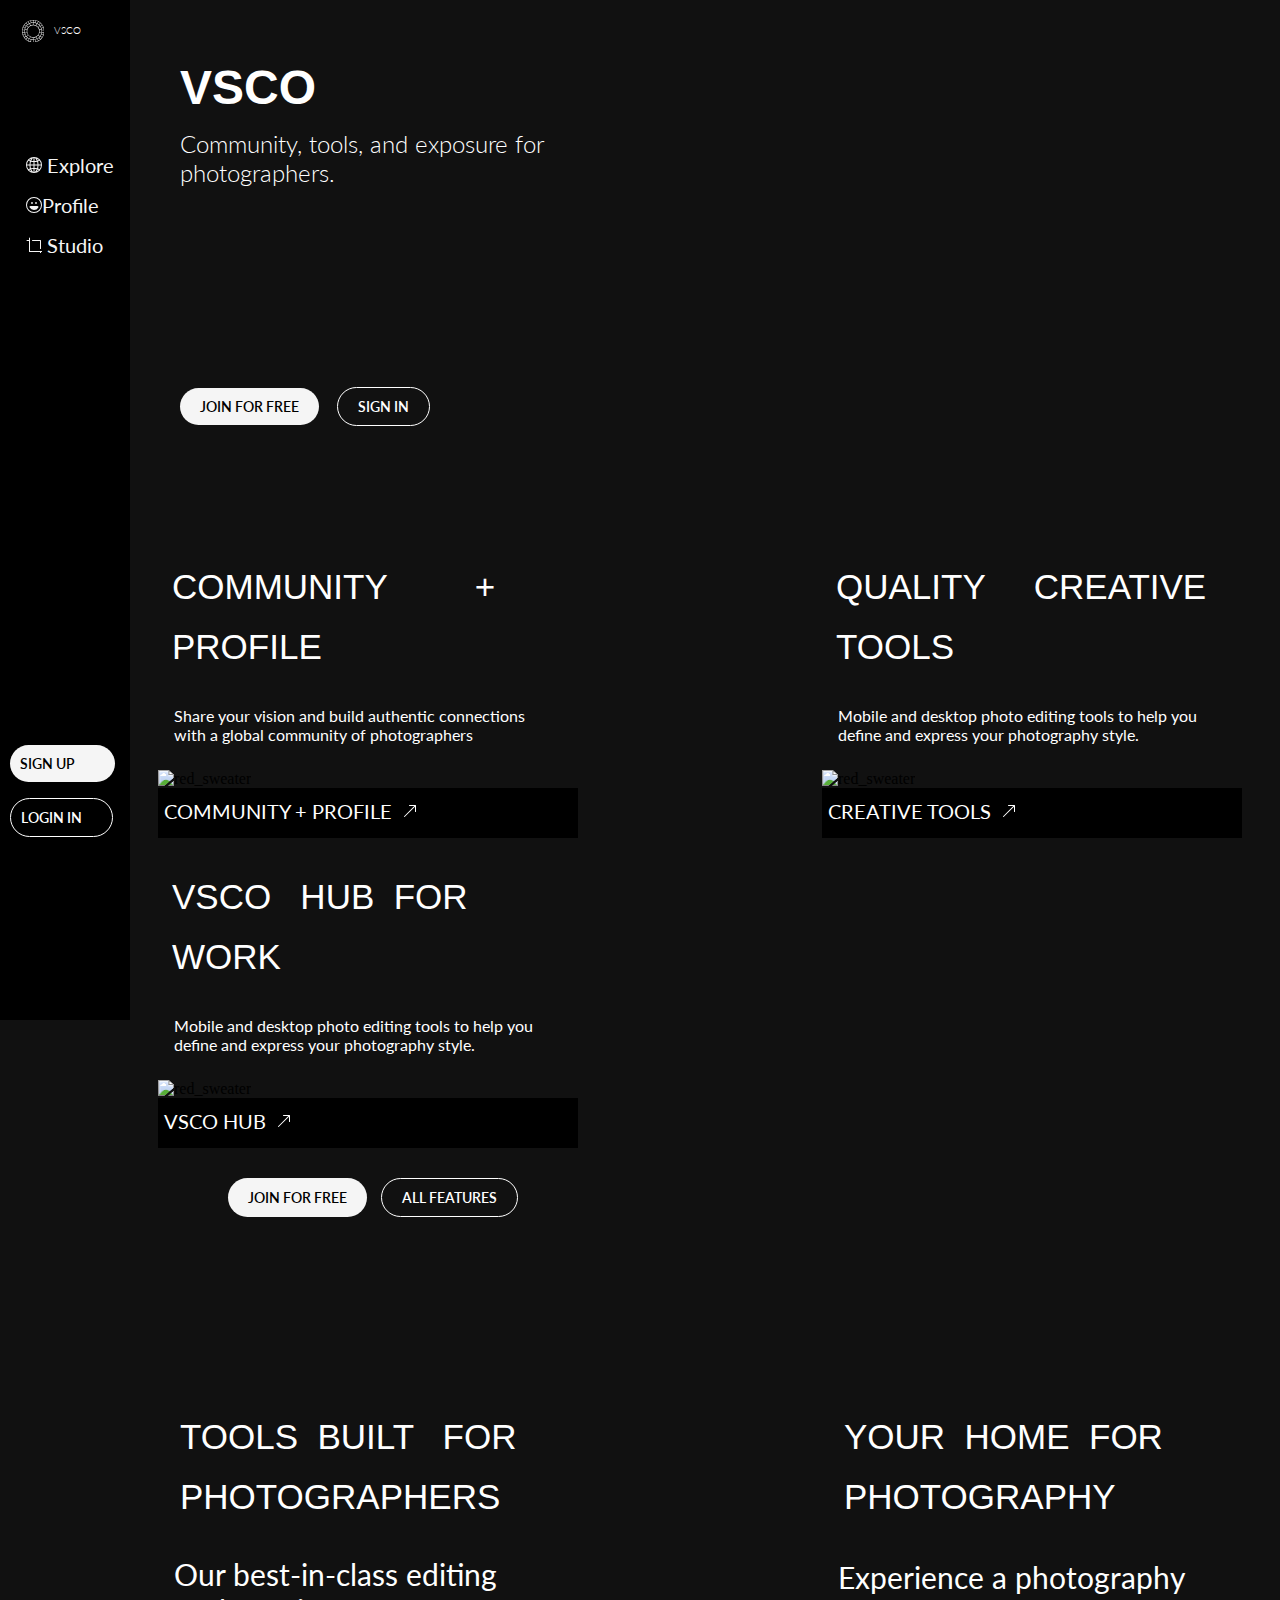
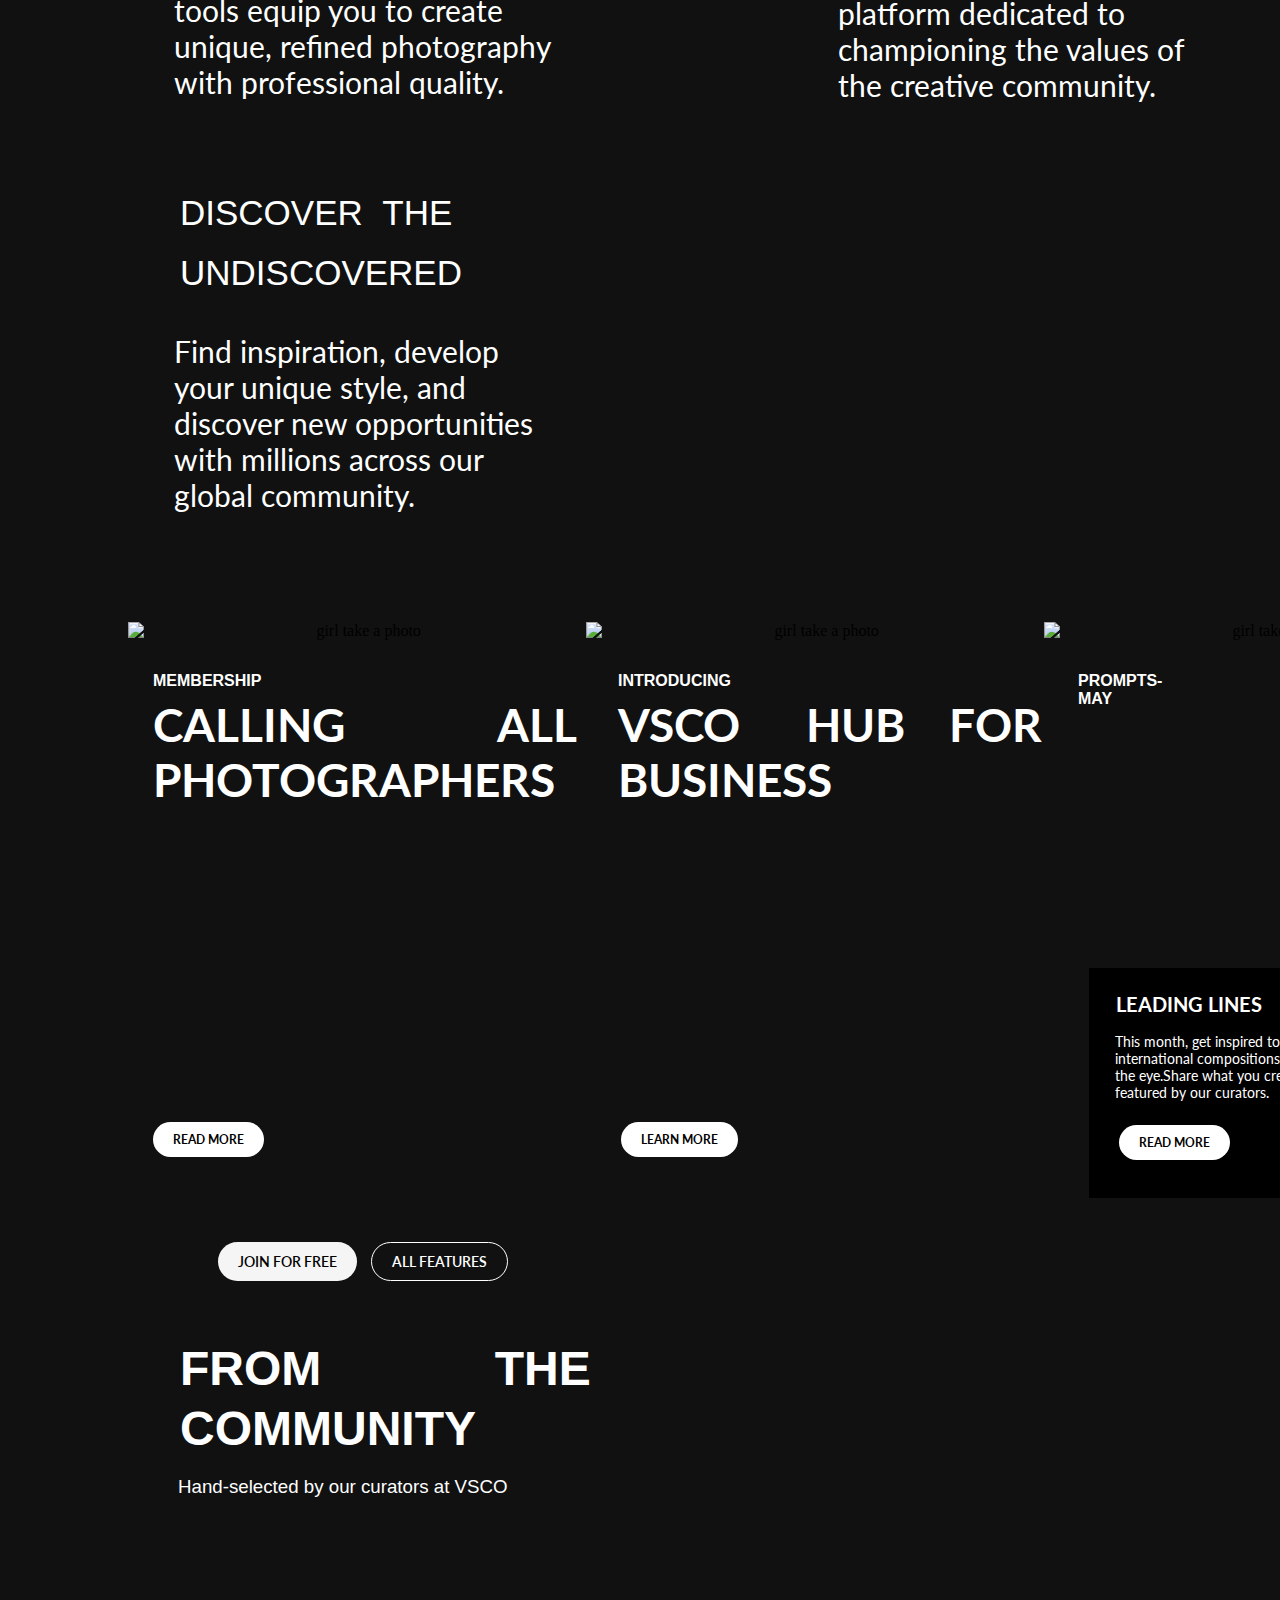
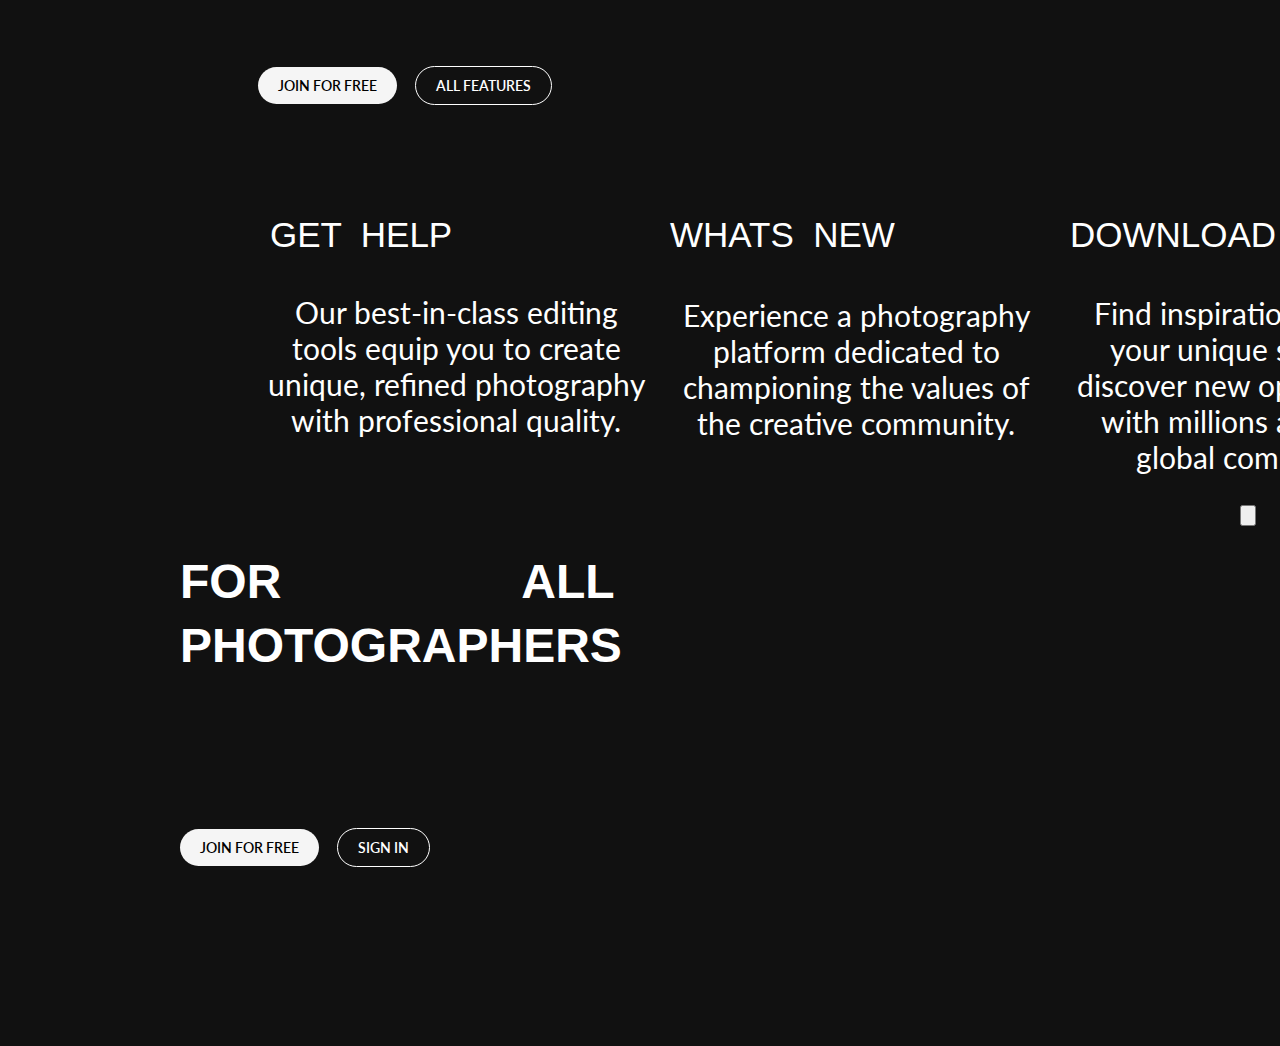
==== commit 3e6c4473: "vsco page semi-finished + login page" ====
--- a/index.html
+++ b/index.html
@@ -160,9 +160,9 @@
             
     </div>
 
-    <!--Botones debajo de tarjetas-->
-</section>
-
+</section>
+
+<!--Botones debajo de tarjetas-->
     <div class="buttons3">
         <button type="button" id="JF2">JOIN FOR FREE</button>
         <button type="button" id="SI2">VSCO MEMBERSHIP</button>
@@ -235,15 +235,70 @@
 
     <div class="slideImgs">
 
-
-    </div>
-
-
-
-
-
-</section>
-
+        <div class="ImgsC">
+
+        <img src="https://assets-global.website-files.com/64e31ee22b476f3aa3cb0a8d/6631236b7f3fa0d7f01c21f9_natalieallenco.jpg" alt="">
+        <img src="https://assets-global.website-files.com/64e31ee22b476f3aa3cb0a8d/663123ad8532ece50dc6a67f_ryanbelk%203.jpg" alt="">
+        <img src="https://assets-global.website-files.com/64e31ee22b476f3aa3cb0a8d/6631232f9e99cff57d9e3a49_lessaiv%201.jpg" alt="">
+        <img src="https://assets-global.website-files.com/64e31ee22b476f3aa3cb0a8d/663122823827c1a7a7e5d097_chris-miggs.jpg" alt="">
+        <img src="https://assets-global.website-files.com/64e31ee22b476f3aa3cb0a8d/6631225444b3699c48775c02_cesinha%201.jpg" alt="">
+        <img src="https://assets-global.website-files.com/64e31ee22b476f3aa3cb0a8d/6631233e2393004bf470f920_lessaiv%202.jpg" alt="">
+        <img src="https://assets-global.website-files.com/64e31ee22b476f3aa3cb0a8d/663123cc8dc332182b0b1cc3_the-vintage-mason.jpg" alt="">
+        <img src="https://assets-global.website-files.com/64e31ee22b476f3aa3cb0a8d/663123268966027f29097156_lennoxbishop.jpg" alt="">
+        <img src="" alt="">
+        <img src="" alt="">
+        <img src="" alt="">
+        <img src="" alt="">
+        <img src="" alt="">
+        <img src="" alt="">
+        <img src="" alt="">
+
+        </div>
+    </div>
+</section>
+<div class="buttons4">
+    <button type="button" id="JF2">JOIN FOR FREE</button>
+    <button type="button" id="SI2">ALL FEATURES</button>
+</div>
+
+<!--Cards de texto 2-->
+
+<section class="contenedor4">
+    <div class="cardt" style="width: 25rem;">
+        <h2>GET &nbsp;HELP</h2>
+        <p>Our best-in-class editing tools equip you to create unique, refined photography with professional quality.</p>
+            
+    </div>
+
+    <div class="cardt2" style="width: 25rem;">
+        <h2>WHATS &nbsp;NEW</h2>
+        <p>Experience a photography platform dedicated to championing  the values of the creative community.</p>
+            
+    </div>
+
+    <div class="cardt3" style="width: 25rem;">
+        <h2>DOWNLOAD &nbsp;VSCO</h2>
+        <p>Find inspiration, develop your unique style, and discover new opportunities with millions across our global community.</p>
+     <button class="downloadBt"><img src="https://assets-global.website-files.com/64e27cdd42db7ecf119d5e61/656fc4b7975f7d5a9fd0858c_google-play.png" alt=""></button>       
+    </div>
+
+</section>
+
+<div class="contenedor5">
+    <div class="title">    
+    <section class="bckg2">
+        <h1>FOR &nbsp;&nbsp;&nbsp;&nbsp;&nbsp;&nbsp;&nbsp;&nbsp;&nbsp;&nbsp;&nbsp;&nbsp;&nbsp;&nbsp;&nbsp;&nbsp;&nbsp;ALL <br>PHOTOGRAPHERS</h1>
+       
+        </h2>
+    </section>
+
+    <!--Botones de Header-->
+    <div class="buttons">
+        <button type="button" id="JF">JOIN FOR FREE</button>
+        <button type="button" id="SI">SIGN IN</button>
+</div>
+</div>
+</div>
     
 </body>
 </html>--- a/app.css
+++ b/app.css
@@ -480,6 +480,7 @@
     justify-items: stretch;
     width: 100%;
     overflow: hidden;
+    box-sizing: border-box;
 }
 
 .cardImg {
@@ -685,13 +686,80 @@
 }
 
 .titleImgs h3 {
-    font-family: 'lato', sans-serif;
+    font-family: 'open-sans', sans-serif;
     color: white;
     margin-left: 170px;
-    font-weight: light;
+    font-weight:normal;
     margin-top: 68px;
 }
 
-
-
-
+/*Animacion de carrusel en loop*/
+@keyframes slide {
+    from{
+        transform: translateX(0);
+    }
+    to {
+        transform: translateX(-100%);
+    }
+}
+.ImgsC{
+    white-space: nowrap;
+    animation: 25s slide infinite linear;
+
+}
+.slideImgs{
+    margin-top: 100px;
+    margin-left: 10px;
+    overflow: hidden;
+    padding: 0;
+}
+
+.ImgsC img {
+    height: 285px;
+    margin: 0 12px;
+}
+
+/*Fin de animacion de carrusel en loop*/
+
+.buttons4{
+    margin-left: 250px;
+    margin-top: 50px;
+    display: block;
+}
+
+.contenedor4{
+    margin-left: 240px;
+    margin-top: 50px;
+    display: flex;
+    align-items: baseline;
+    position:relative;
+    text-align: center;
+    display: flex;
+    flex-direction: row;
+    justify-items: space-between;
+    width: 100%;
+    overflow: hidden;
+    box-sizing: border-box;
+}
+
+/*Contenedor con imagen y botones*/
+.contenedor5 {
+    position: static;
+    background-image: url(https://assets-global.website-files.com/64e27cdd42db7ecf119d5e61/6619bddec0ae5a57c213e55a_cta-photographers%402x-p-2000.webp);
+    background-repeat: no-repeat;
+    background-size: cover;
+    background-position: 100px;
+    display: grid;
+    margin-bottom: 20px;
+    height: 500px;
+    width: 100%;
+}
+
+.bckg2 h1{
+    margin-top: 24px;
+    color: white;
+    line-height: 64px;
+}
+
+
+
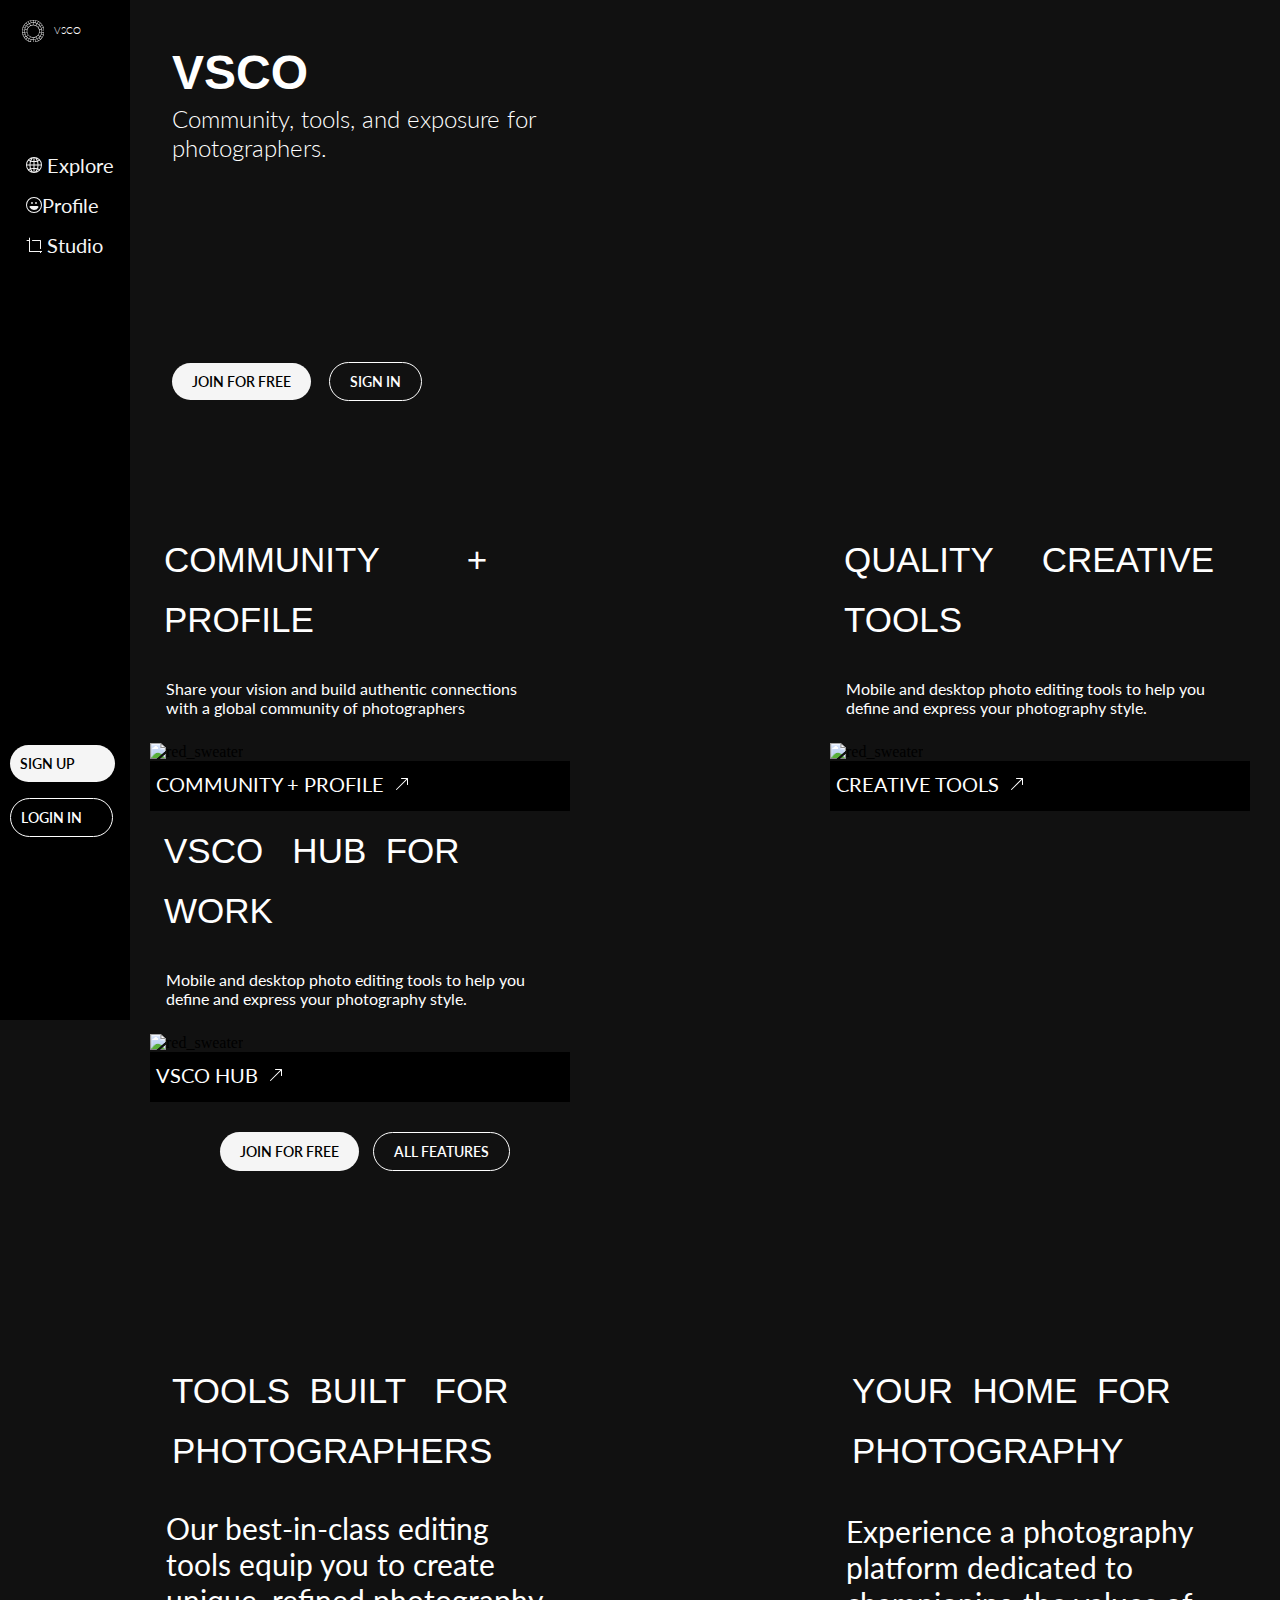
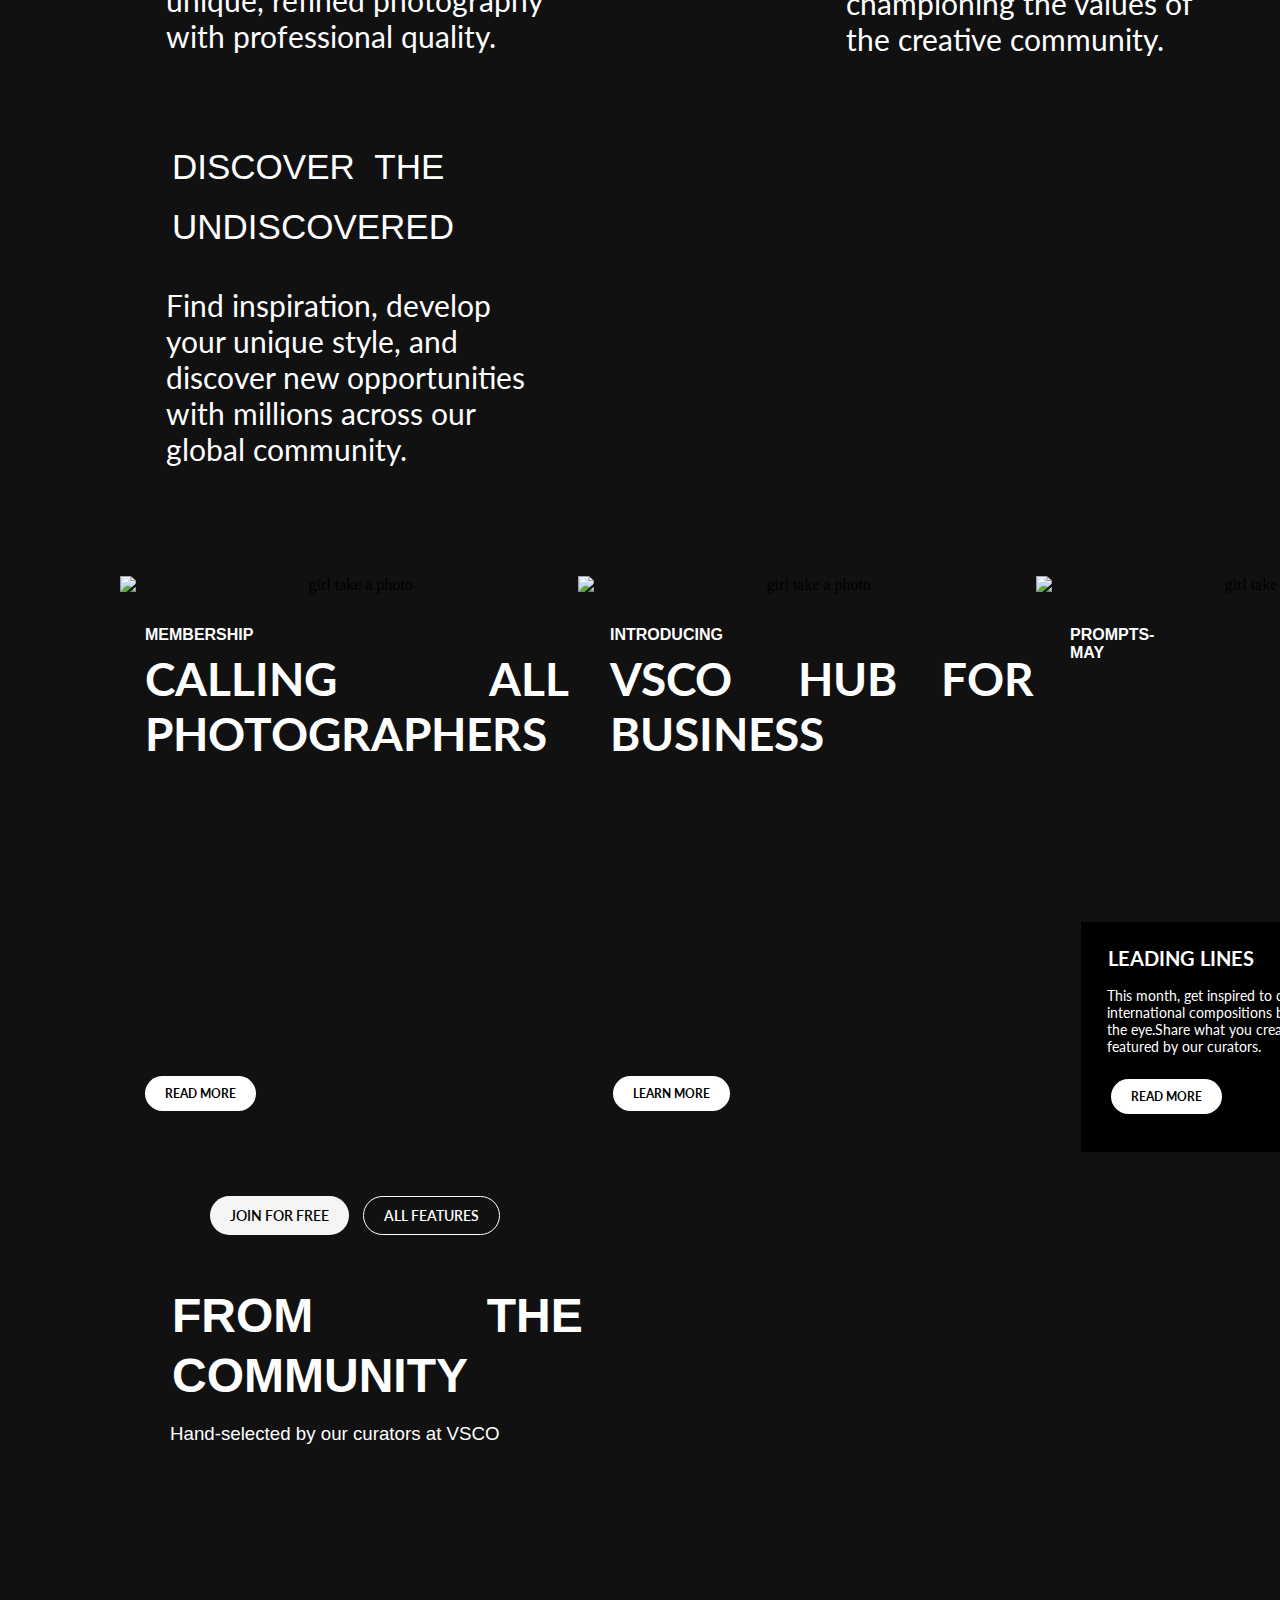
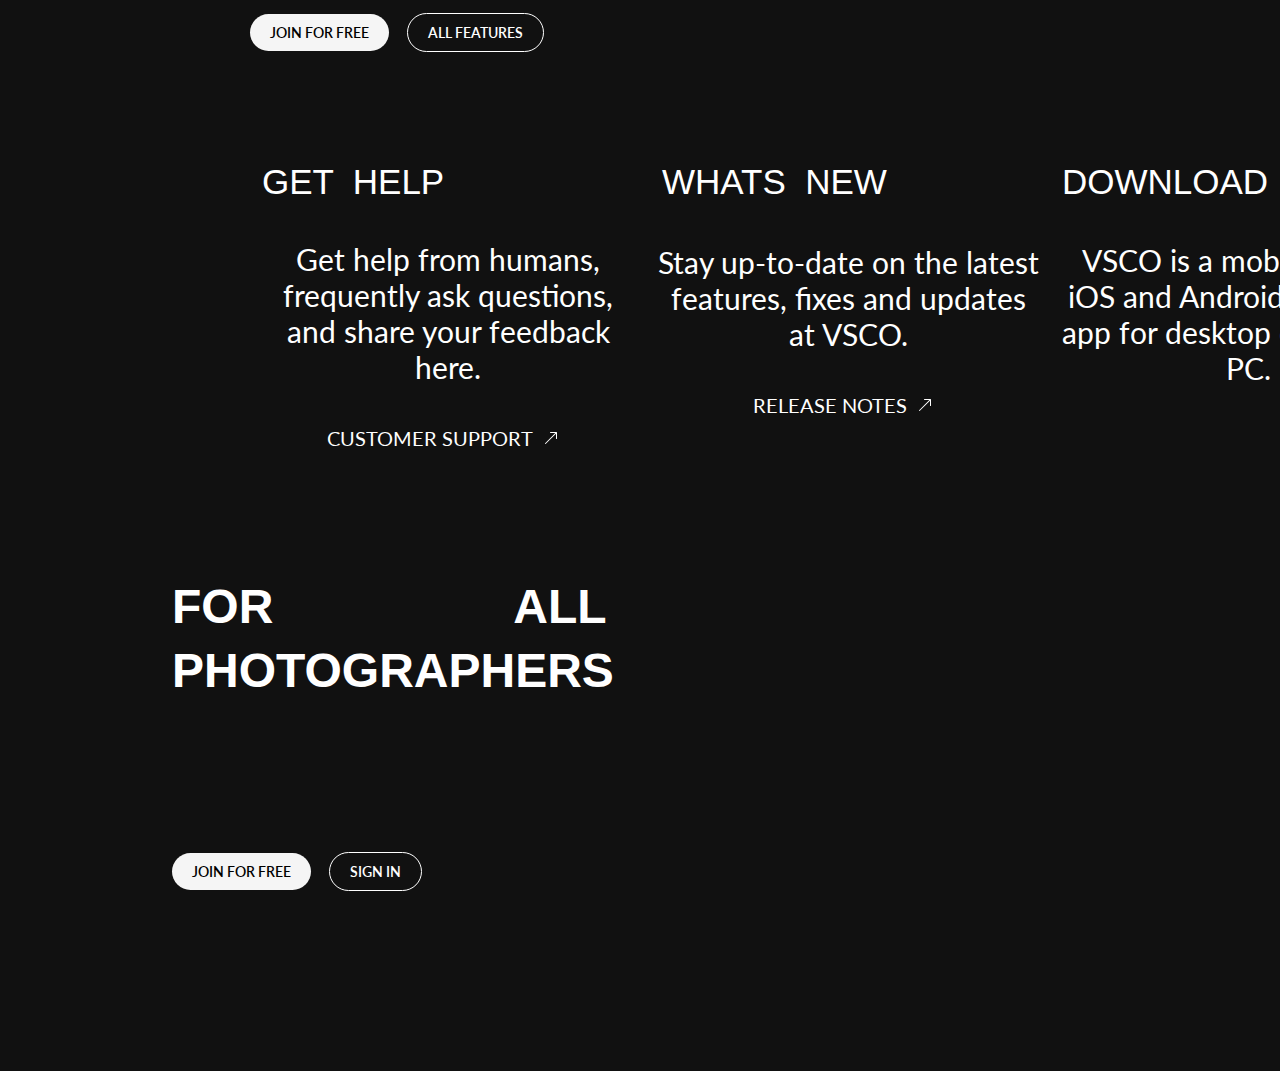
==== commit 609a7193: "vsco clone page + login page 80/100" ====
--- a/index.html
+++ b/index.html
@@ -79,9 +79,29 @@
     <div class="buttons">
         <button type="button" id="JF">JOIN FOR FREE</button>
         <button type="button" id="SI">SIGN IN</button>
-</div>
-</div>
-</div>
+    </div>
+
+    <!--Carrousel en vertical-->
+    <div class="slideImgsV">
+    
+        <div class="ImgsCV">
+    
+        <img src="https://assets-global.website-files.com/64e27cdd42db7ecf119d5e61/662b6e772a441929541352c7_home-scrolling-asset-05%402x-p-500.jpg" alt="">
+        <img src="https://assets-global.website-files.com/64e27cdd42db7ecf119d5e61/662b6e770bf3cd49d52dedbc_home-scrolling-asset-01%402x-p-500.jpg" alt="">
+        <img src="https://assets-global.website-files.com/64e27cdd42db7ecf119d5e61/662b6e77a24d2246a8d1e050_home-scrolling-asset-02%402x-p-500.jpg" alt="">
+        <img src="https://assets-global.website-files.com/64e27cdd42db7ecf119d5e61/662b6e7749b939a4128a7922_home-scrolling-asset-03%402x-p-500.jpg" alt="">
+        <img src="https://assets-global.website-files.com/64e27cdd42db7ecf119d5e61/662b6e77f28edc6cfe4fabe9_home-scrolling-asset-04%402x-p-500.jpg" alt="">
+        <img src="https://assets-global.website-files.com/64e27cdd42db7ecf119d5e61/662b6e7739485d41c3e014e3_home-scrolling-asset-06%402x-p-500.jpg" alt="">
+
+        </div>
+    </div>
+
+    <!--Fin de carrousel en vertical-->
+
+</div>
+</div>
+
+
 
 <!--Cards con imagen debajo del header-->
 <section class="contenedor1">
@@ -245,13 +265,13 @@
         <img src="https://assets-global.website-files.com/64e31ee22b476f3aa3cb0a8d/6631233e2393004bf470f920_lessaiv%202.jpg" alt="">
         <img src="https://assets-global.website-files.com/64e31ee22b476f3aa3cb0a8d/663123cc8dc332182b0b1cc3_the-vintage-mason.jpg" alt="">
         <img src="https://assets-global.website-files.com/64e31ee22b476f3aa3cb0a8d/663123268966027f29097156_lennoxbishop.jpg" alt="">
-        <img src="" alt="">
-        <img src="" alt="">
-        <img src="" alt="">
-        <img src="" alt="">
-        <img src="" alt="">
-        <img src="" alt="">
-        <img src="" alt="">
+        <img src="https://assets-global.website-files.com/64e31ee22b476f3aa3cb0a8d/66323cd584ebf97e034557f9_sumisiddiqa-2%402x.jpg" alt="">
+        <img src="https://assets-global.website-files.com/64e31ee22b476f3aa3cb0a8d/6631229cb85511139ec8a97c_epilogueofhare.jpg" alt="">
+        <img src="https://assets-global.website-files.com/64e31ee22b476f3aa3cb0a8d/663122d7ff50c5549ebb950b_jordevity%202.jpg" alt="">
+        <img src="https://assets-global.website-files.com/64e31ee22b476f3aa3cb0a8d/66312238c81a0a11ffb6d849_alvarom.jpg" alt="">
+        <img src="https://assets-global.website-files.com/64e31ee22b476f3aa3cb0a8d/66323c7c1bba52472c8d2baa_josephgreer.jpg" alt="">
+        <img src="https://assets-global.website-files.com/64e31ee22b476f3aa3cb0a8d/6631231b376132cb5a906d15_jtrav%203.jpg" alt="">
+        <img src="https://assets-global.website-files.com/64e31ee22b476f3aa3cb0a8d/6631237b09c75b459e134e1f_omar-eltahan22.jpg" alt="">
 
         </div>
     </div>
@@ -266,20 +286,37 @@
 <section class="contenedor4">
     <div class="cardt" style="width: 25rem;">
         <h2>GET &nbsp;HELP</h2>
-        <p>Our best-in-class editing tools equip you to create unique, refined photography with professional quality.</p>
+        <p>Get help from humans, frequently ask questions, and share your feedback here.</p>
+        <button id="BCP">CUSTOMER SUPPORT</button>
+            <svg xmlns="http://www.w3.org/2000/svg" width="16" height="16" fill="currentColor"
+                class="bi bi-arrow-up-right" viewBox="0 0 16 16" style="color:white">
+                <path fill-rule="evenodd"
+                    d="M14 2.5a.5.5 0 0 0-.5-.5h-6a.5.5 0 0 0 0 1h4.793L2.146 13.146a.5.5 0 0 0 .708.708L13 3.707V8.5a.5.5 0 0 0 1 0z"></path>
+            </svg>
             
     </div>
 
     <div class="cardt2" style="width: 25rem;">
         <h2>WHATS &nbsp;NEW</h2>
-        <p>Experience a photography platform dedicated to championing  the values of the creative community.</p>
+        <p>Stay up-to-date on the latest features, fixes and updates at VSCO.</p>
+        <button id="BCP">RELEASE NOTES</button>
+            <svg xmlns="http://www.w3.org/2000/svg" width="16" height="16" fill="currentColor"
+                class="bi bi-arrow-up-right" viewBox="0 0 16 16" style="color:white">
+                <path fill-rule="evenodd"
+                    d="M14 2.5a.5.5 0 0 0-.5-.5h-6a.5.5 0 0 0 0 1h4.793L2.146 13.146a.5.5 0 0 0 .708.708L13 3.707V8.5a.5.5 0 0 0 1 0z"></path>
+            </svg>
             
     </div>
 
     <div class="cardt3" style="width: 25rem;">
         <h2>DOWNLOAD &nbsp;VSCO</h2>
-        <p>Find inspiration, develop your unique style, and discover new opportunities with millions across our global community.</p>
-     <button class="downloadBt"><img src="https://assets-global.website-files.com/64e27cdd42db7ecf119d5e61/656fc4b7975f7d5a9fd0858c_google-play.png" alt=""></button>       
+        <p>VSCO is a mobile app for iOS and Android and a web app for desktop on Mac and PC.</p>
+        <div class="btnDwn">
+        <button class="downloadBt" id="Apple"><img src="https://assets-global.website-files.com/64e27cdd42db7ecf119d5e61/656fb391acbfd6f4cdcf65b5_app-store.svg" alt=""></button>       
+        <button class="downloadBt" id="Google"><img src="https://assets-global.website-files.com/64e27cdd42db7ecf119d5e61/656fc4b7975f7d5a9fd0858c_google-play.png" alt=""></button> 
+        <button class="downloadBt" id="Microsoft"><img src="https://get.microsoft.com/images/en-us%20light.svg" alt=""></button> 
+        </div>
+             
     </div>
 
 </section>
--- a/app.css
+++ b/app.css
@@ -1,17 +1,51 @@
 body {
     background-color: #111111;
+    z-index: 0;
+    margin: 0 0 0 0;
 }
 
 .contenedor0 {
-    position: static;
+    position: relative;
     background-image: url(https://assets-global.website-files.com/64e27cdd42db7ecf119d5e61/662b67b3fba923b8dd3a1642_hp-header-cover%402x-p-2000.jpg);
     background-repeat: no-repeat;
     background-size: cover;
     background-position: 100px;
-    display: grid;
     margin-bottom: 20px;
     height: 500px;
-}
+    overflow:hidden;
+    width: 100%;
+    z-index: 0;
+}
+/*Inicio de slide vertical*/
+@keyframes slideImgsV {
+    from{
+        transform: translateY(0);
+    }
+    to {
+        transform: translateY(-100%);
+    }
+}
+.ImgsCV{
+    animation: 30s slideImgsV infinite linear;
+    vertical-align: baseline;
+    display: grid;
+}    
+
+.slideImgsV{
+    margin-top: 50px;
+    margin-left: 1240px;
+    padding: 0 10;
+    justify-content:right;
+    display: block;
+}
+
+.ImgsCV img {
+    width: 285px;
+    margin: 0;
+}
+
+/*Fin de slide vertical*/
+
 
 header {
     display: flex;
@@ -105,7 +139,7 @@
 
 h1 {
     padding-left: 2rem;
-    margin-top: 0.2cm;
+    margin-top: 1px;
     margin-bottom: -4%;
     margin-left: 140px;
     color: white;
@@ -124,6 +158,7 @@
     font-weight: 300;
     position: static;
     text-align: left;
+    margin-top: 10px;
 }
 
 .buttons {
@@ -753,6 +788,7 @@
     margin-bottom: 20px;
     height: 500px;
     width: 100%;
+    margin-top: 100px;
 }
 
 .bckg2 h1{
@@ -761,5 +797,33 @@
     line-height: 64px;
 }
 
-
-
+.btnDwn{
+    flex-wrap:wrap;
+}
+
+.downloadBt {
+    padding: 0;
+    background: none;
+    border: none;
+}
+
+.downloadBt img {
+    border-radius: 1em;
+    padding: 0;
+    width: 120px;
+    align-content: baseline;
+    
+}
+
+#Apple {
+
+}
+
+#Google {
+    
+}
+
+#Microsoft {
+    
+}
+
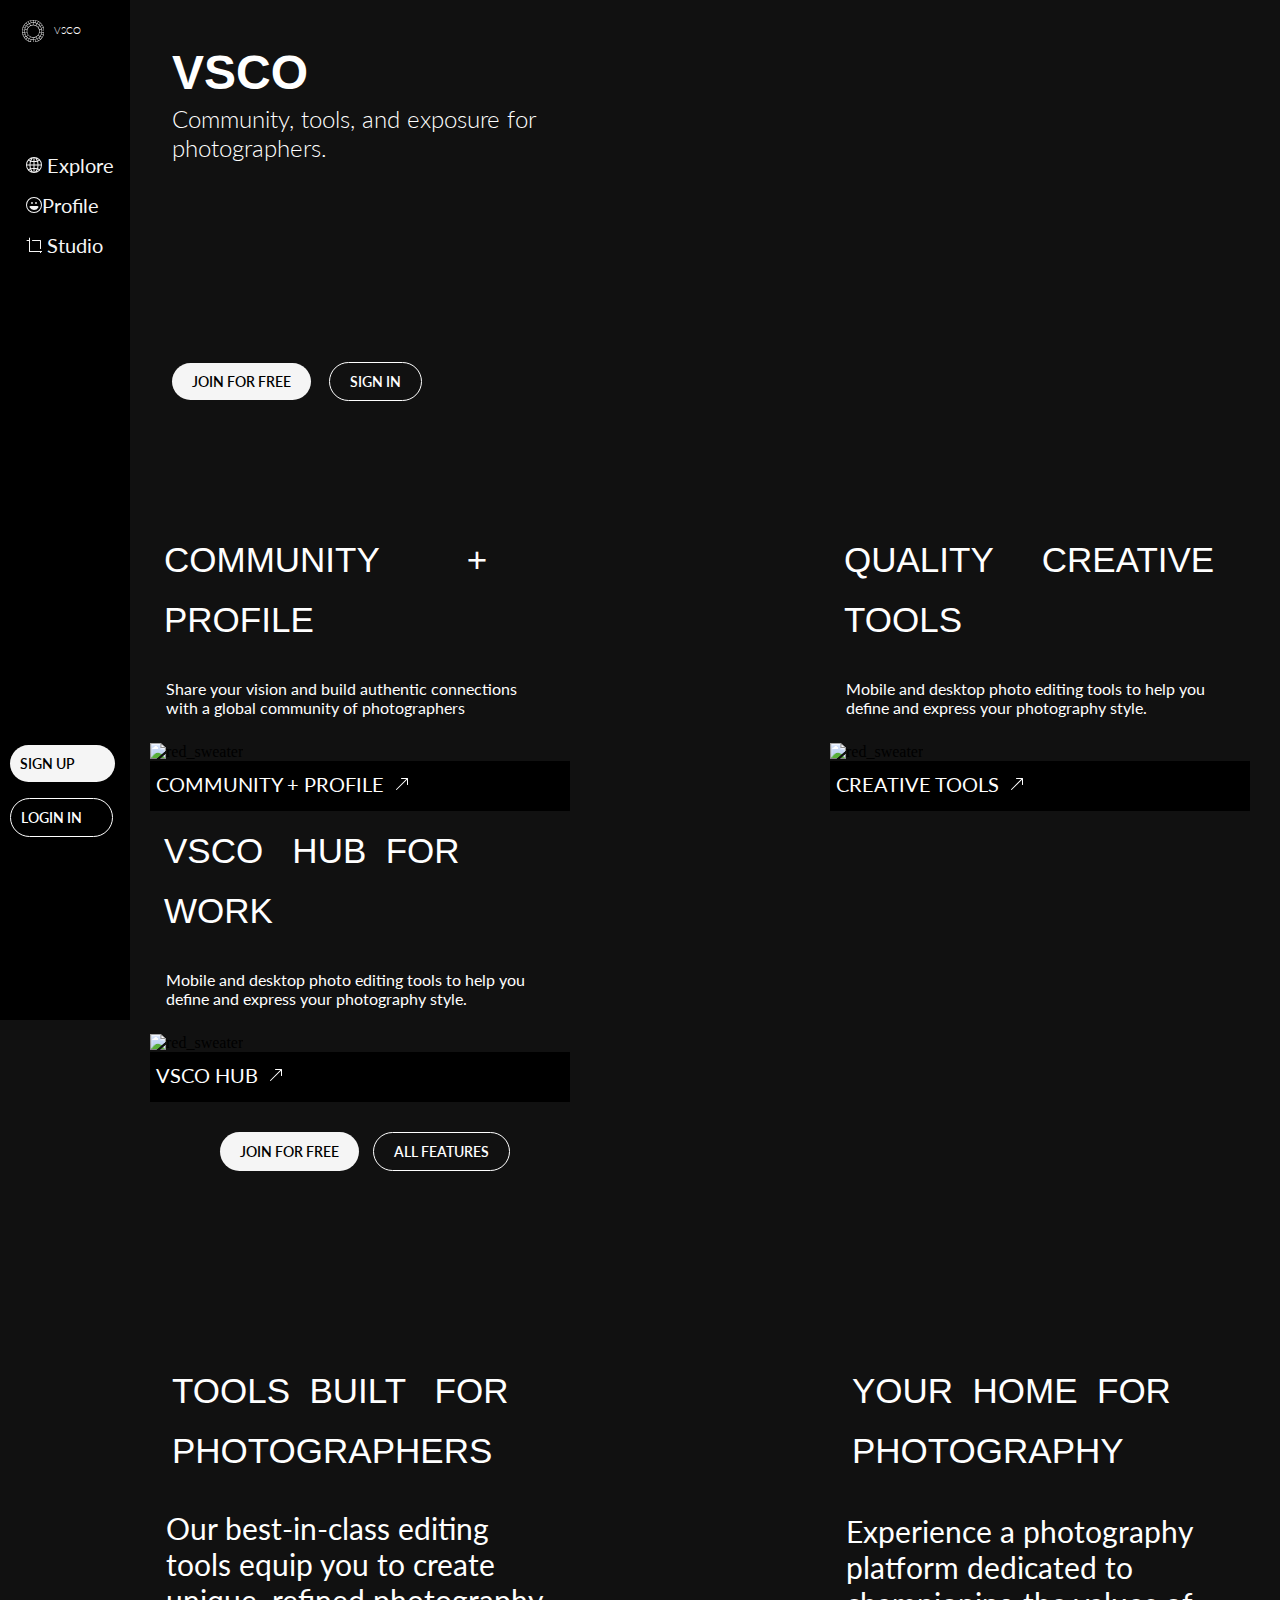
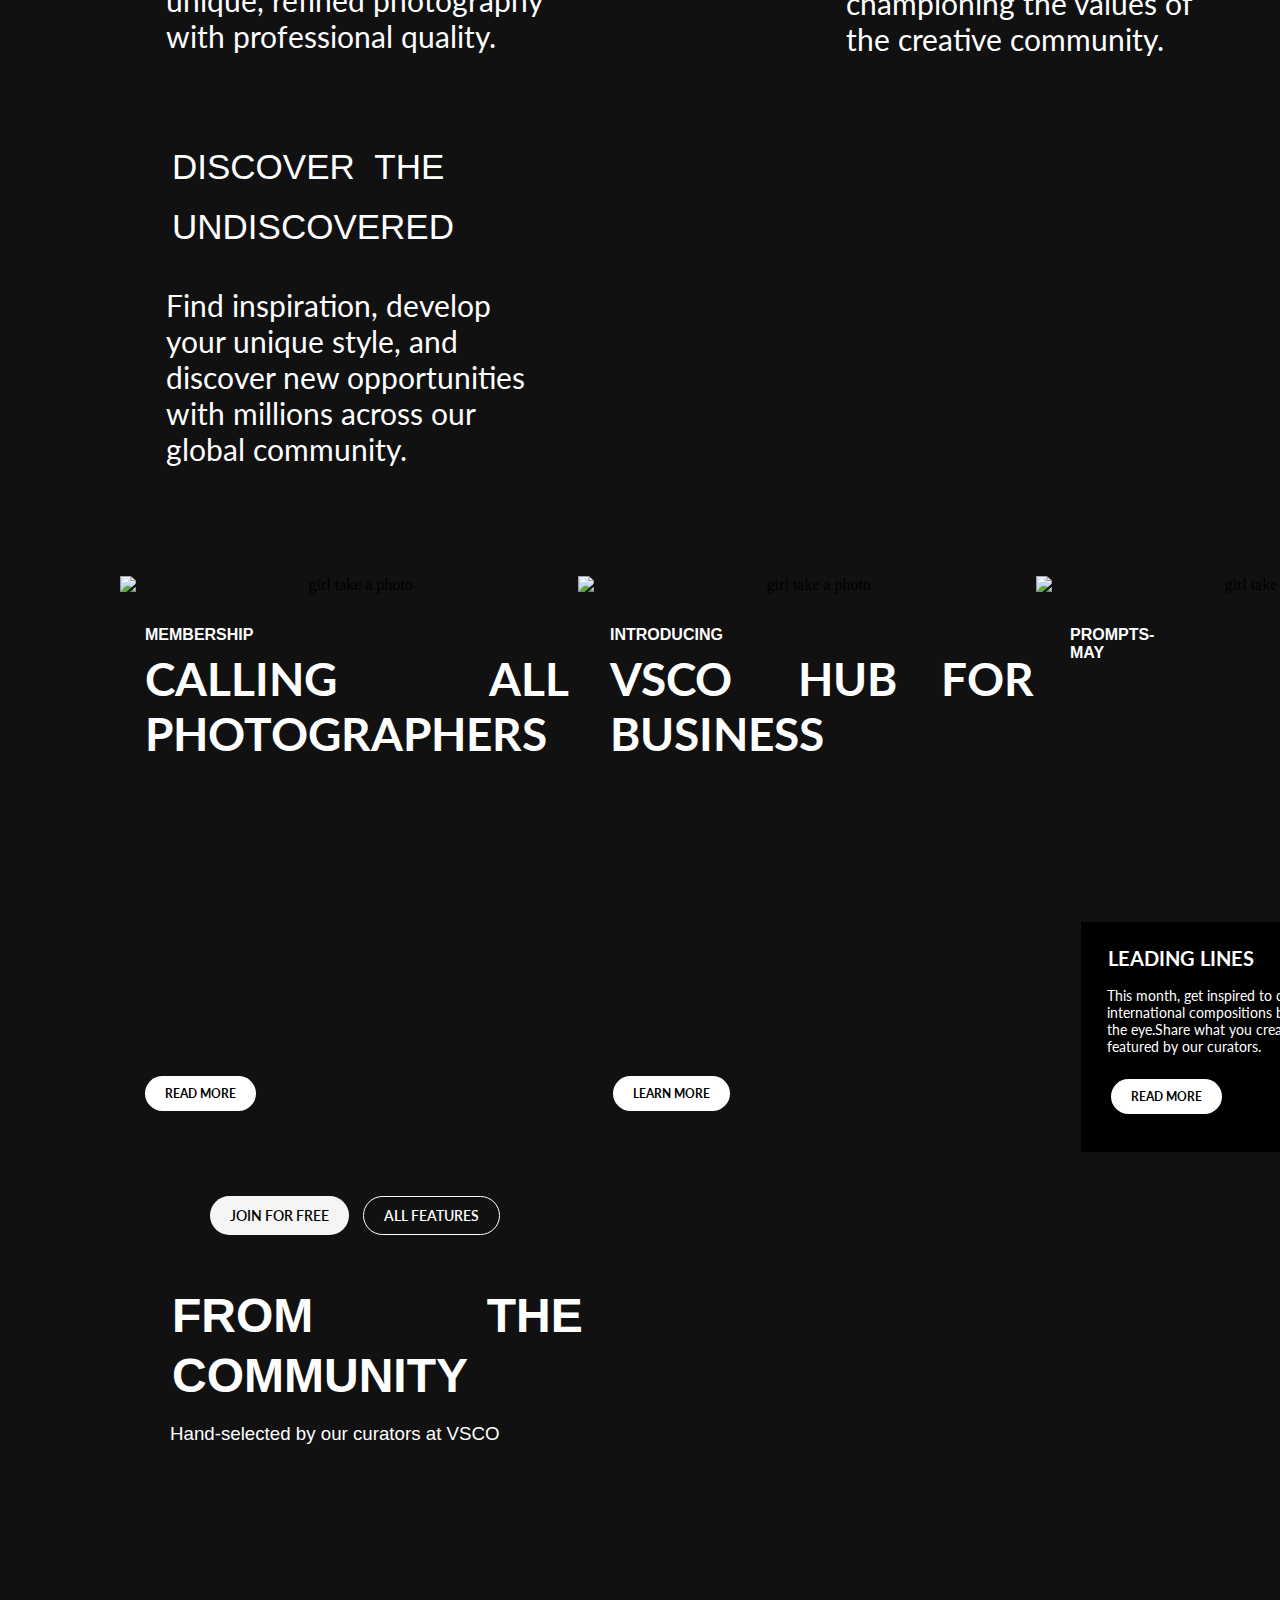
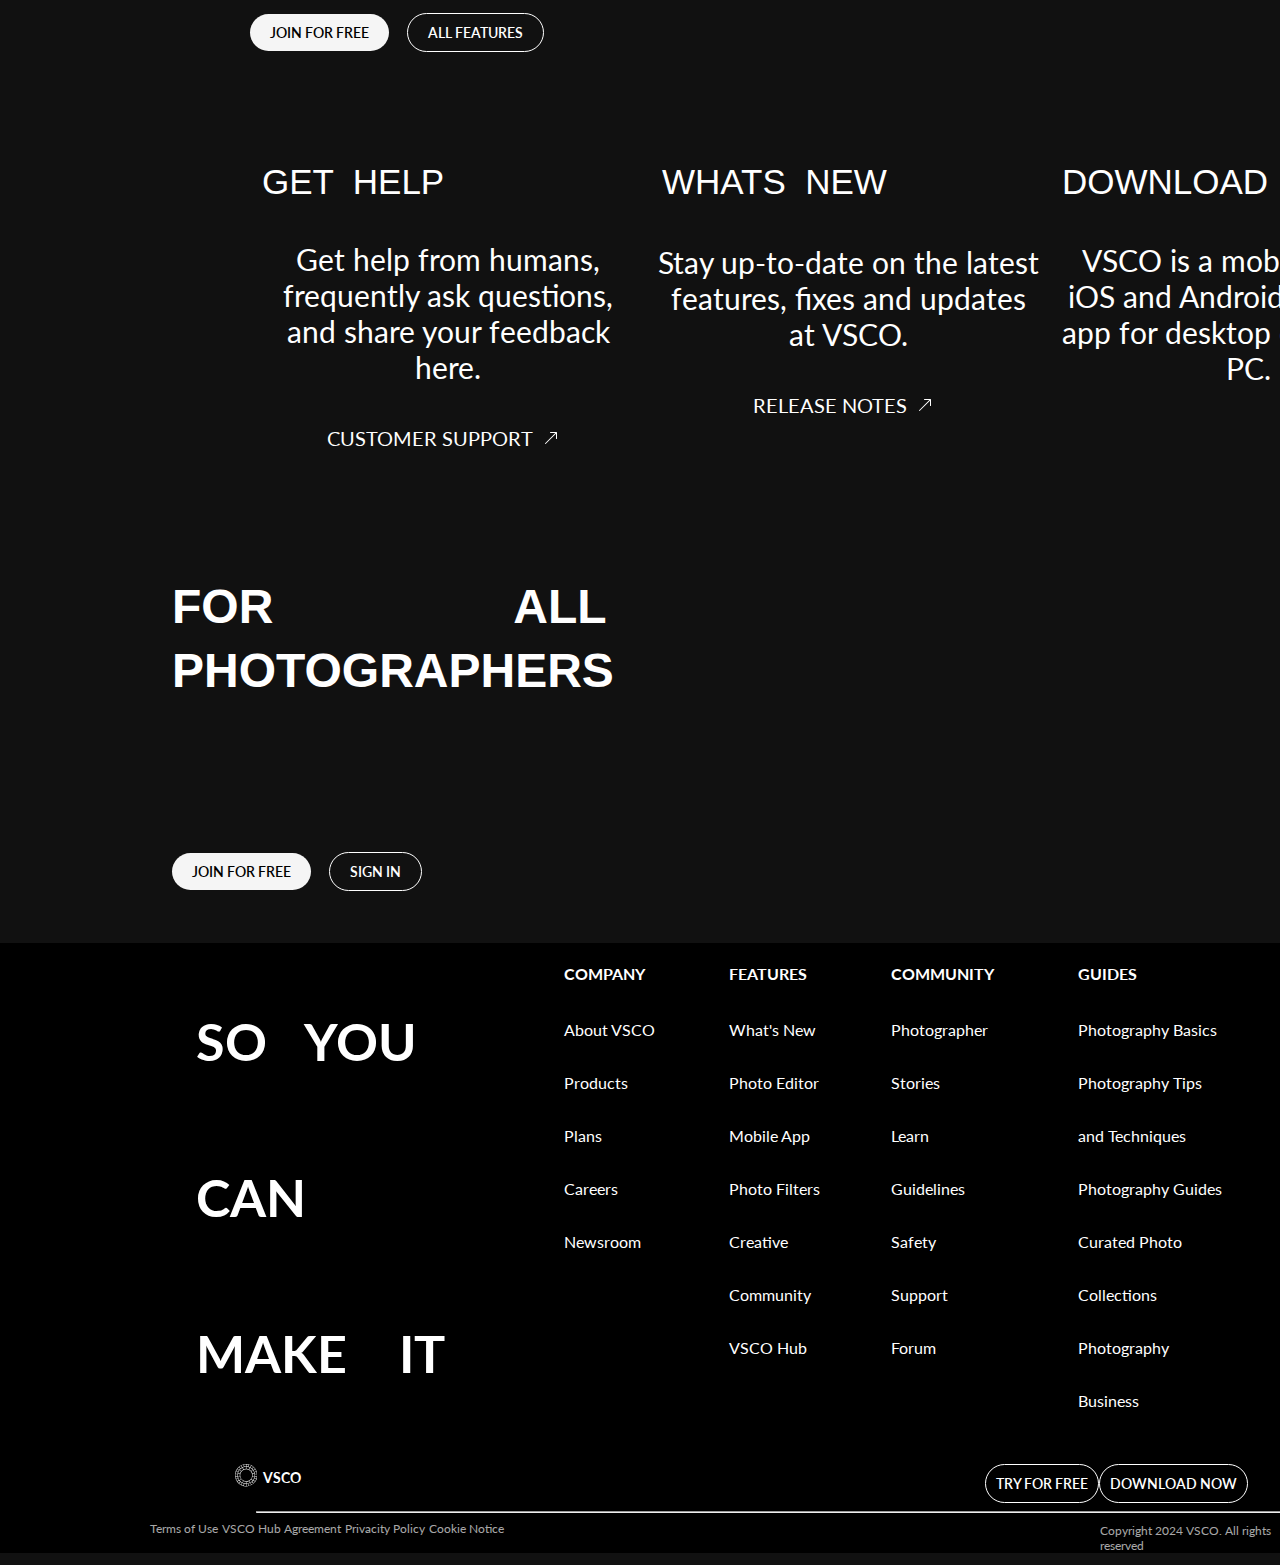
==== commit 2d85dfc1: "vsco final" ====
--- a/index.html
+++ b/index.html
@@ -59,7 +59,7 @@
         <div class="buttonsp">
          <li>
             <ul><button type="button" id="SU">SIGN UP</button></ul>
-            <ul><button type="button" id="LI">LOGIN IN</button></ul>
+            <ul><button type="button" id="LI" role="link" onclick="login.html"><a href="login.html"  style="color: white; text-decoration: none;">LOGIN IN</a></button></ul>
          </li>
         </div>
         </div>
@@ -336,6 +336,107 @@
 </div>
 </div>
 </div>
+
+<!--inicio de footer-->
+
+<!--Titulo en footer grande mas listas de opciones-->
+
+
+<footer class="ftter">
+    <div class="titulosFooter">
+      <h1 class="titleFooter" style="color: white">
+        SO&nbsp;&nbsp;&nbsp;YOU&nbsp;&nbsp;&nbsp; CAN&nbsp;&nbsp;&nbsp;<br />
+        MAKE&nbsp;&nbsp;&nbsp; IT
+      </h1>
+      <div class="footerLink">
+        <ul id="companyList">
+          <h4 id="COMPANY">COMPANY</h4>
+          <li><a href="">About VSCO</a></li>
+          <li><a href="">Products</a></li>
+          <li><a href="">Plans</a></li>
+          <li><a href="">Careers</a></li>
+          <li><a href="">Newsroom</a></li>
+        </ul>
+      </div>
+      <div class="footerLink">
+        <ul id="featuresList">
+          <h4 id="FEATURES">FEATURES</h4>
+          <li><a href="">What's New</a></li>
+          <li><a href="">Photo Editor</a></li>
+          <li><a href="">Mobile App</a></li>
+          <li><a href="">Photo Filters</a></li>
+          <li><a href="">Creative Community</a></li>
+          <li><a href="">VSCO Hub</a></li>
+        </ul>
+      </div>
+
+      <div class="footerLink">
+        <ul id="communityList">
+          <h4 id="COMMUNITY">COMMUNITY</h4>
+          <li><a href="">Photographer Stories</a></li>
+          <li><a href="">Learn</a></li>
+          <li><a href="">Guidelines</a></li>
+          <li><a href="">Safety</a></li>
+          <li><a href="">Support</a></li>
+          <li><a href="">Forum</a></li>
+        </ul>
+      </div>
+
+      <div class="footerLink">
+        <ul id="guidesList">
+          <h4 id="GUIDES">GUIDES</h4>
+          <li><a href="">Photography Basics</a></li>
+          <li><a href="">Photography Tips and Techniques </a></li>
+          <li><a href="">Photography Guides</a></li>
+          <li><a href="">Curated Photo Collections</a></li>
+          <li><a href="">Photography Business</a></li>
+        </ul>
+      </div>
+    </div>
+
+<!--Logotipo de footer y derechos reservados - coṕyright-->
+
+    <div class="elementosFooter">
+      <div class="buttonspF">
+        <div class="logoF">
+          <svg
+            xmlns="http://www.w3.org/2000/svg"
+            width="1.4em"
+            height="1.4em"
+            viewBox="0 0 24 24"
+          >
+            <path
+              fill="white"
+              d="M12 0C5.376 0 0 5.376 0 12s5.376 12 12 12s12-5.376 12-12S18.624 0 12 0m11.52 12c0 .408-.023.792-.072 1.176l-2.04-.24c.024-.312.05-.624.05-.936c0-.288-.025-.6-.05-.888l2.04-.24c.072.384.072.744.072 1.128M.479 12c0-.384.024-.769.049-1.152l2.04.24c-.024.312-.047.6-.047.912s.023.6.047.912l-2.04.24C.479 12.769.479 12.384.479 12m20.472-3.096l1.921-.72a11.6 11.6 0 0 1 .552 2.232l-2.04.24c-.097-.6-.24-1.2-.433-1.752M21 12c0 .6-.072 1.176-.167 1.752l-2.017-.455c.071-.409.119-.841.119-1.297s-.048-.912-.119-1.344l2.017-.457c.118.577.167 1.177.167 1.801m-9 6.456A6.46 6.46 0 0 1 5.544 12A6.46 6.46 0 0 1 12 5.544A6.46 6.46 0 0 1 18.456 12a6.44 6.44 0 0 1-6.429 6.456zM12.216 21v-2.064a7 7 0 0 0 2.568-.575l.888 1.872a9 9 0 0 1-3.456.767m-3.936-.791l.912-1.873a6.6 6.6 0 0 0 2.568.6V21a8.8 8.8 0 0 1-3.48-.791M3 12c0-.624.072-1.224.192-1.824l2.016.456q-.147.676-.144 1.368c0 .432.048.864.12 1.272l-2.016.455A8 8 0 0 1 3 12m8.76-9v2.064a6.9 6.9 0 0 0-2.544.576l-.888-1.871A9.1 9.1 0 0 1 11.76 3m3.935.792l-.911 1.872a6.6 6.6 0 0 0-2.568-.576V3.024c1.248 0 2.424.288 3.479.768m5.088 4.656a10 10 0 0 0-.84-1.608l1.681-1.152a12.7 12.7 0 0 1 1.056 2.04zm-.07 1.296l-2.018.456a6.9 6.9 0 0 0-1.151-2.352l1.632-1.295c.72.959 1.248 2.015 1.537 3.191m-3.457-2.256a7 7 0 0 0-2.04-1.633l.912-1.871a9.1 9.1 0 0 1 2.76 2.208zm-.6-3.744l.96-1.824a13 13 0 0 1 1.896 1.32L18.145 4.8a9.2 9.2 0 0 0-1.489-1.056m-.408-.216a10 10 0 0 0-1.68-.648l.504-1.992a12 12 0 0 1 2.159.84zm-2.16-.768c-.6-.144-1.2-.216-1.824-.239V.479c.793.024 1.584.12 2.328.289zm-2.28-.239a11 11 0 0 0-1.8.216L9.528.744c.72-.168 1.487-.265 2.28-.265zm-2.28.334q-.88.251-1.704.649l-.96-1.824a11.7 11.7 0 0 1 2.16-.816zm-2.112.865a9 9 0 0 0-1.488 1.032L4.56 3.216c.6-.504 1.224-.936 1.896-1.319zm.48.264l.888 1.871a7 7 0 0 0-2.04 1.608L5.136 6.168a9.4 9.4 0 0 1 2.76-2.184M4.848 6.552l1.608 1.295A7 7 0 0 0 5.304 10.2l-2.016-.456c.312-1.2.84-2.28 1.56-3.192M3.24 8.4l-1.92-.72c.287-.72.648-1.416 1.08-2.04l1.68 1.176A7.7 7.7 0 0 0 3.24 8.4m-.168.455c-.192.577-.36 1.152-.432 1.776L.6 10.393c.12-.769.288-1.537.553-2.257zm-.456 4.513c.096.6.239 1.2.432 1.776l-1.92.72a10 10 0 0 1-.552-2.257zm.624 2.208c.239.576.528 1.104.84 1.607L2.4 18.336a10.2 10.2 0 0 1-1.08-2.016zm.024-1.392l2.017-.456a7 7 0 0 0 1.128 2.376L4.8 17.4a8.9 8.9 0 0 1-1.536-3.216m3.432 2.28A6.9 6.9 0 0 0 8.76 18.12l-.912 1.872a9.3 9.3 0 0 1-2.784-2.232zm.72 3.815l-.96 1.825a11.6 11.6 0 0 1-1.896-1.321l1.368-1.535c.456.407.936.744 1.488 1.031m.408.217c.528.264 1.104.48 1.705.647l-.504 1.992a11 11 0 0 1-2.16-.815zm2.16.768q.864.18 1.8.217v2.039a14.4 14.4 0 0 1-2.305-.264zm2.28.216a10.7 10.7 0 0 0 1.801-.217l.479 1.992c-.749.168-1.513.264-2.28.287zm2.257-.336a10.4 10.4 0 0 0 1.703-.647l.96 1.824c-.688.35-1.412.623-2.159.815zm2.086-.865a9 9 0 0 0 1.488-1.031l1.369 1.535a11.7 11.7 0 0 1-1.896 1.321zm-.479-.263l-.888-1.871a6.9 6.9 0 0 0 2.064-1.656l1.606 1.296a9.6 9.6 0 0 1-2.782 2.231m3.071-2.592l-1.607-1.296a6.6 6.6 0 0 0 1.128-2.376l2.017.456a9.7 9.7 0 0 1-1.538 3.216M20.76 15.6l1.92.721a11 11 0 0 1-1.079 2.04l-1.682-1.177a8.4 8.4 0 0 0 .841-1.584m.168-.455c.192-.553.336-1.152.433-1.752l2.039.239c-.11.761-.294 1.508-.551 2.232zm.456-9.841l-1.681 1.152q-.539-.736-1.199-1.368l1.368-1.536a15 15 0 0 1 1.512 1.752M4.2 3.528l1.368 1.536c-.456.408-.84.864-1.2 1.368l-1.68-1.176A9.4 9.4 0 0 1 4.2 3.528M2.664 18.744l1.68-1.152c.36.48.769.937 1.2 1.369l-1.368 1.535a15 15 0 0 1-1.512-1.752m17.16 1.729l-1.368-1.537c.432-.407.841-.863 1.199-1.344l1.682 1.176a15 15 0 0 1-1.513 1.705"
+            />
+          </svg>
+          <h2 class="namesiteF">VSCO</h2>
+        </div>
+
+        <li><button type="button" id="TFF">TRY FOR FREE</button></li>
+        <li><button type="button" id="DN">DOWNLOAD NOW</button></li>
+      </div>
+    </div>
+    <hr
+      width="1050"
+      style="position: absolute; left: 20%"
+      style="border: solid white"
+      style="display: block"
+    />
+
+    <div class="rightsReserved">
+      <a href="">Terms of Use</a>
+      <a href="">VSCO Hub Agreement</a>
+      <a href="">Privacity Policy</a>
+      <a href="">Cookie Notice</a>
+    </div>
+    <div class="copyright">
+      <p>Copyright 2024 VSCO. All rights reserved</p>
+    </div>
+  </footer>
+
+<!--Fin de footer-->
+
     
 </body>
 </html>--- a/app.css
+++ b/app.css
@@ -827,3 +827,158 @@
     
 }
 
+/*Estilos de footer*/
+
+footer {
+    background-color: #000000;
+    position: static;
+    height: -40%;
+    width: 100%;
+    text-align: left;
+    bottom: 0;
+    z-index: 0;
+  }
+  
+  .titleFooter {
+    margin-top: 20px;
+    font-size: 52px;
+    margin-left: 164px;
+    font-family: "lato", sans-serif;
+    justify-content: left;
+  }
+  
+  .footerLink ul {
+    margin-left: 54px;
+    flex-wrap: nowrap;
+    place-content: right;
+    list-style: none;
+    color: white;
+  }
+  
+  .titulosFooter {
+    margin-right: 64px;
+    margin-top: -10%;
+    display: flex;
+    flex-wrap: nowrap;
+    justify-content: right;
+  }
+  .titulosFooter h4 {
+    display: block;
+    margin-left: -20px;
+    color: white;
+    font-family: "lato", sans-serif;
+  }
+  
+  .footerLink {
+    justify-content: right;
+    margin-right: 10px;
+  }
+  
+  .footerLink a {
+    list-style: none;
+    font-family: "lato", sans-serif;
+    color: white;
+    text-decoration: none;
+  }
+  
+  .footerLink li {
+    margin: 0 -20px;
+    line-height: 52px;
+  }
+  
+  .footerLink li:hover {
+    color: white;
+  }
+  
+  .elementosFooter {
+    align-content: first baseline;
+  }
+  
+  .logoF {
+    justify-content: left;
+    display: block;
+  }
+  
+  .logoF svg {
+    display: flex;
+    position: static;
+    margin-left: -750px;
+  }
+  
+  .namesiteF {
+    margin-top: -18px;
+    margin-left: -754px;
+    font-size: 14px;
+    font-weight: bold;
+    font-family: "lato", sans-serif;
+    position: static;
+    justify-content: left;
+  }
+  
+  .buttonspF {
+    margin-top: 20px;
+    margin-left: 850px;
+    display: flex;
+    justify-content: right;
+    margin-right: 32px;
+  }
+  
+  #TFF {
+    color: white;
+    font-family: "Lato", sans-serif;
+    font-size: 14px;
+    font-weight: 600;
+    padding-bottom: 10px;
+    padding-top: 10px;
+    padding-left: 10px;
+    padding-right: 10px;
+    border-radius: 20px;
+    background: none;
+    border: solid 1px white;
+    position: relative;
+  }
+  
+  #DN {
+    color: white;
+    font-family: "Lato", sans-serif;
+    font-size: 14px;
+    font-weight: 600;
+    padding-bottom: 10px;
+    padding-top: 10px;
+    padding-left: 10px;
+    padding-right: 10px;
+    border-radius: 20px;
+    background: none;
+    border: solid 1px white;
+    position: relative;
+  }
+  
+  .rightsReserved {
+    margin-left: 150px;
+    margin-top: 16px;
+    justify-content: space-around;
+    place-content: left;
+    margin: 0 10 0 0px;
+  }
+  
+  .rightsReserved a {
+    font-size: 12px;
+    list-style: none;
+    text-decoration: none;
+    color: rgba(255, 255, 255, 0.671);
+    font-family: "lato", sans-serif;
+  }
+  
+  .copyright {
+    color: rgba(255, 255, 255, 0.671);
+    font-family: "lato", sans-serif;
+    font-size: 12px;
+    justify-content: right;
+    margin-top: -26px;
+    justify-content: right;
+    margin-left: 1100px;
+    place-content: right;
+  
+  }
+
+/*Fin de estilos de footer*/
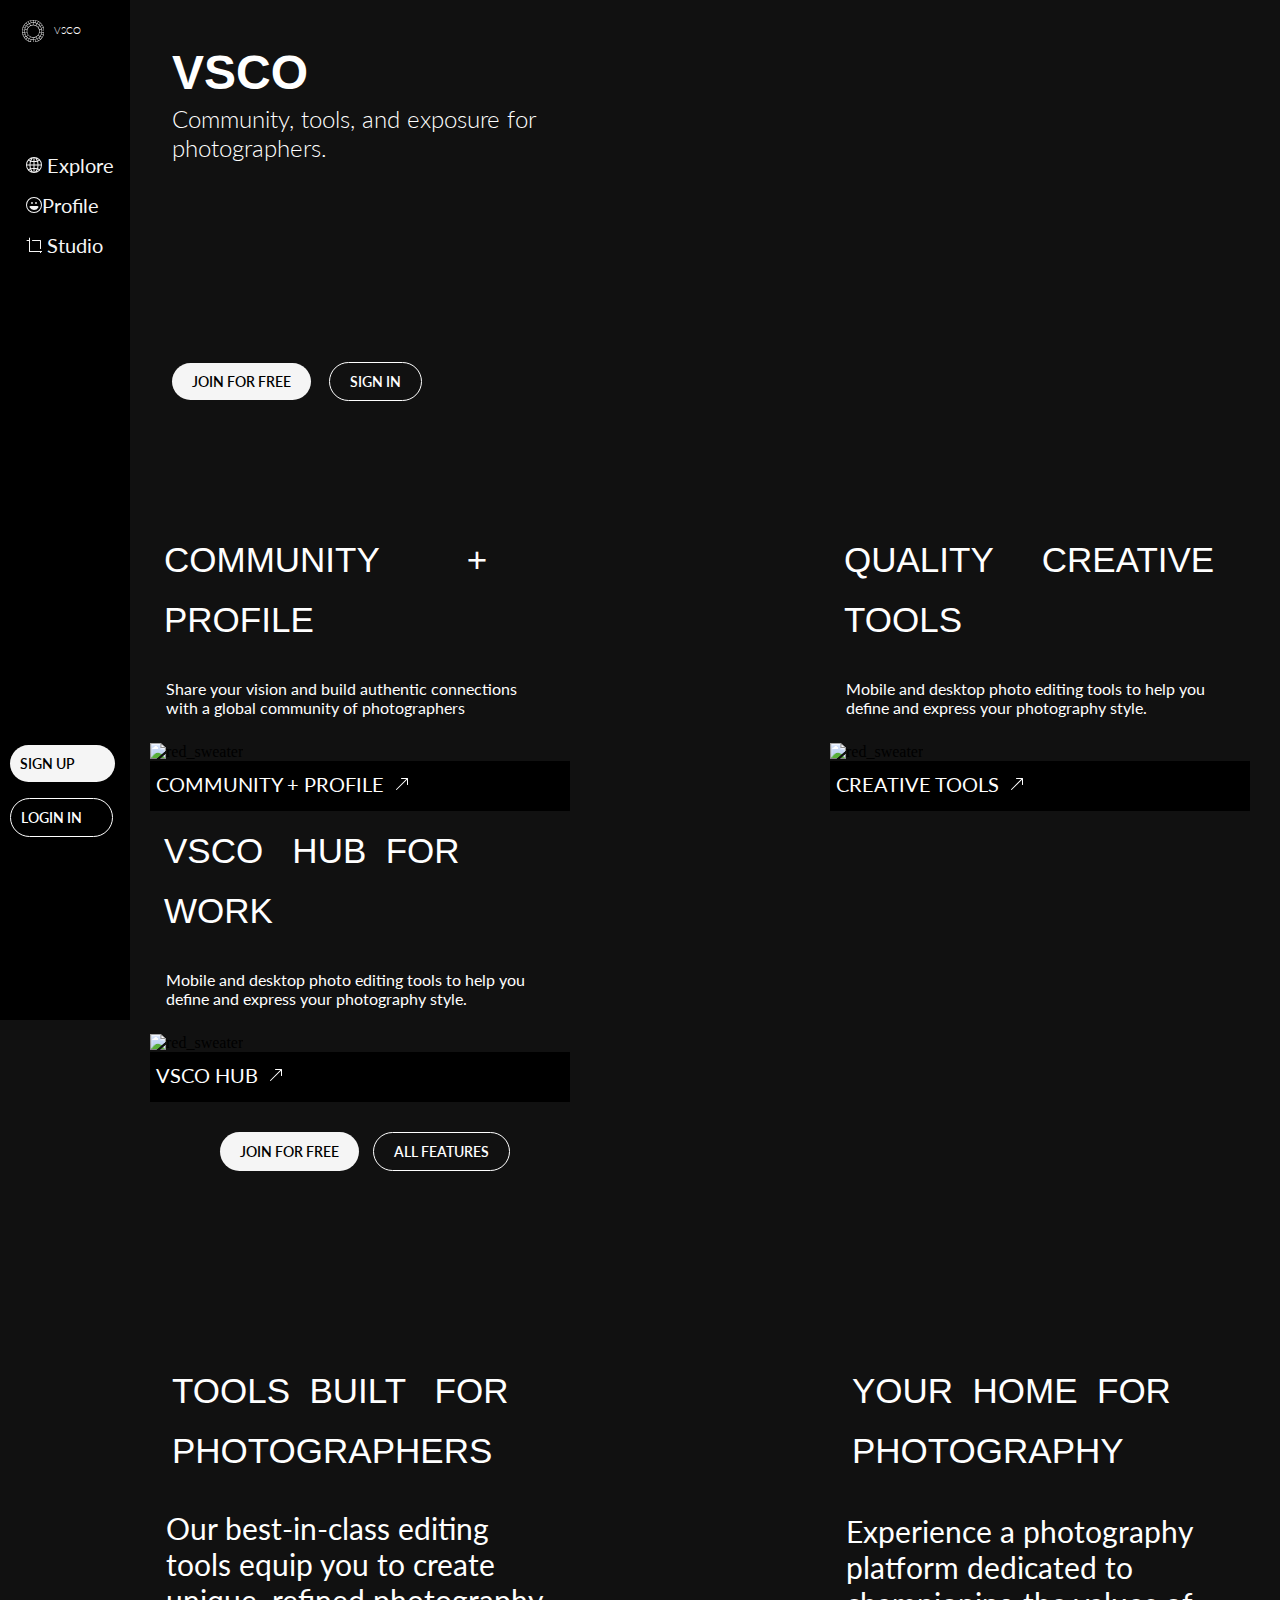
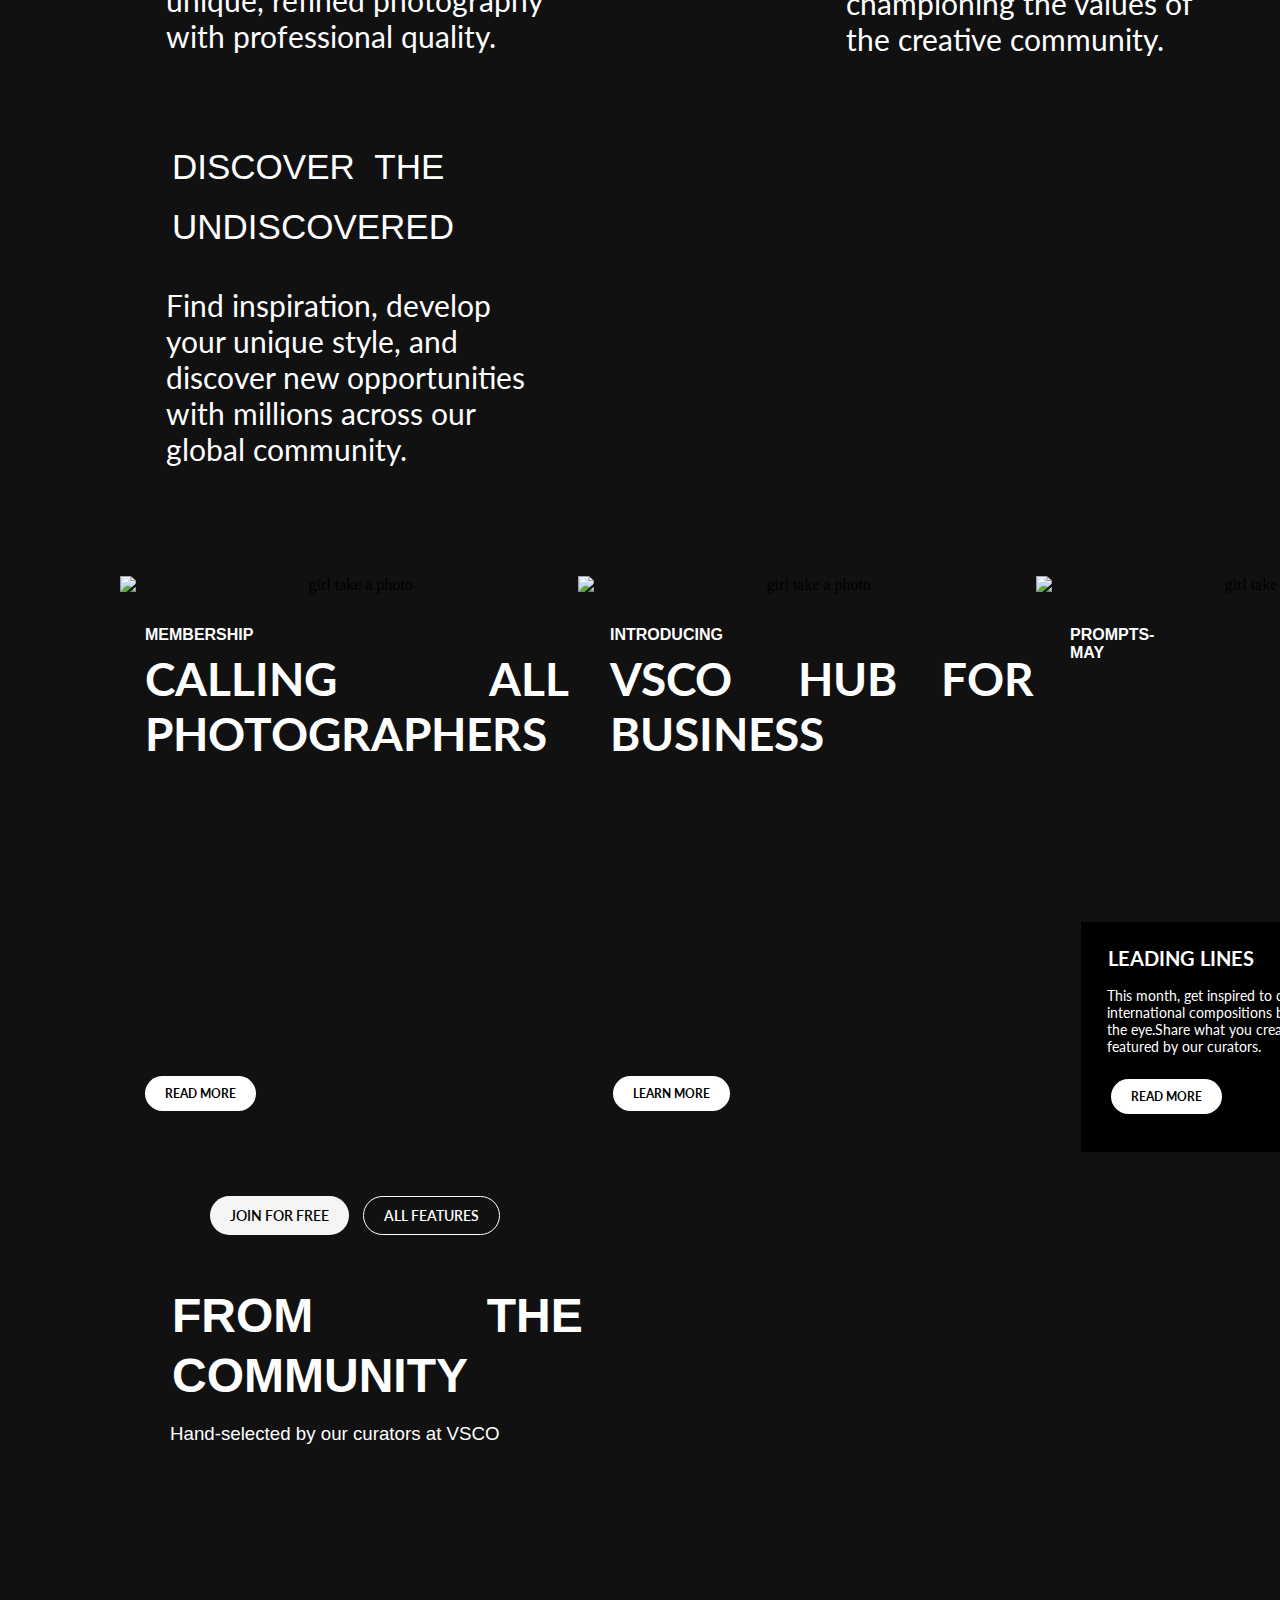
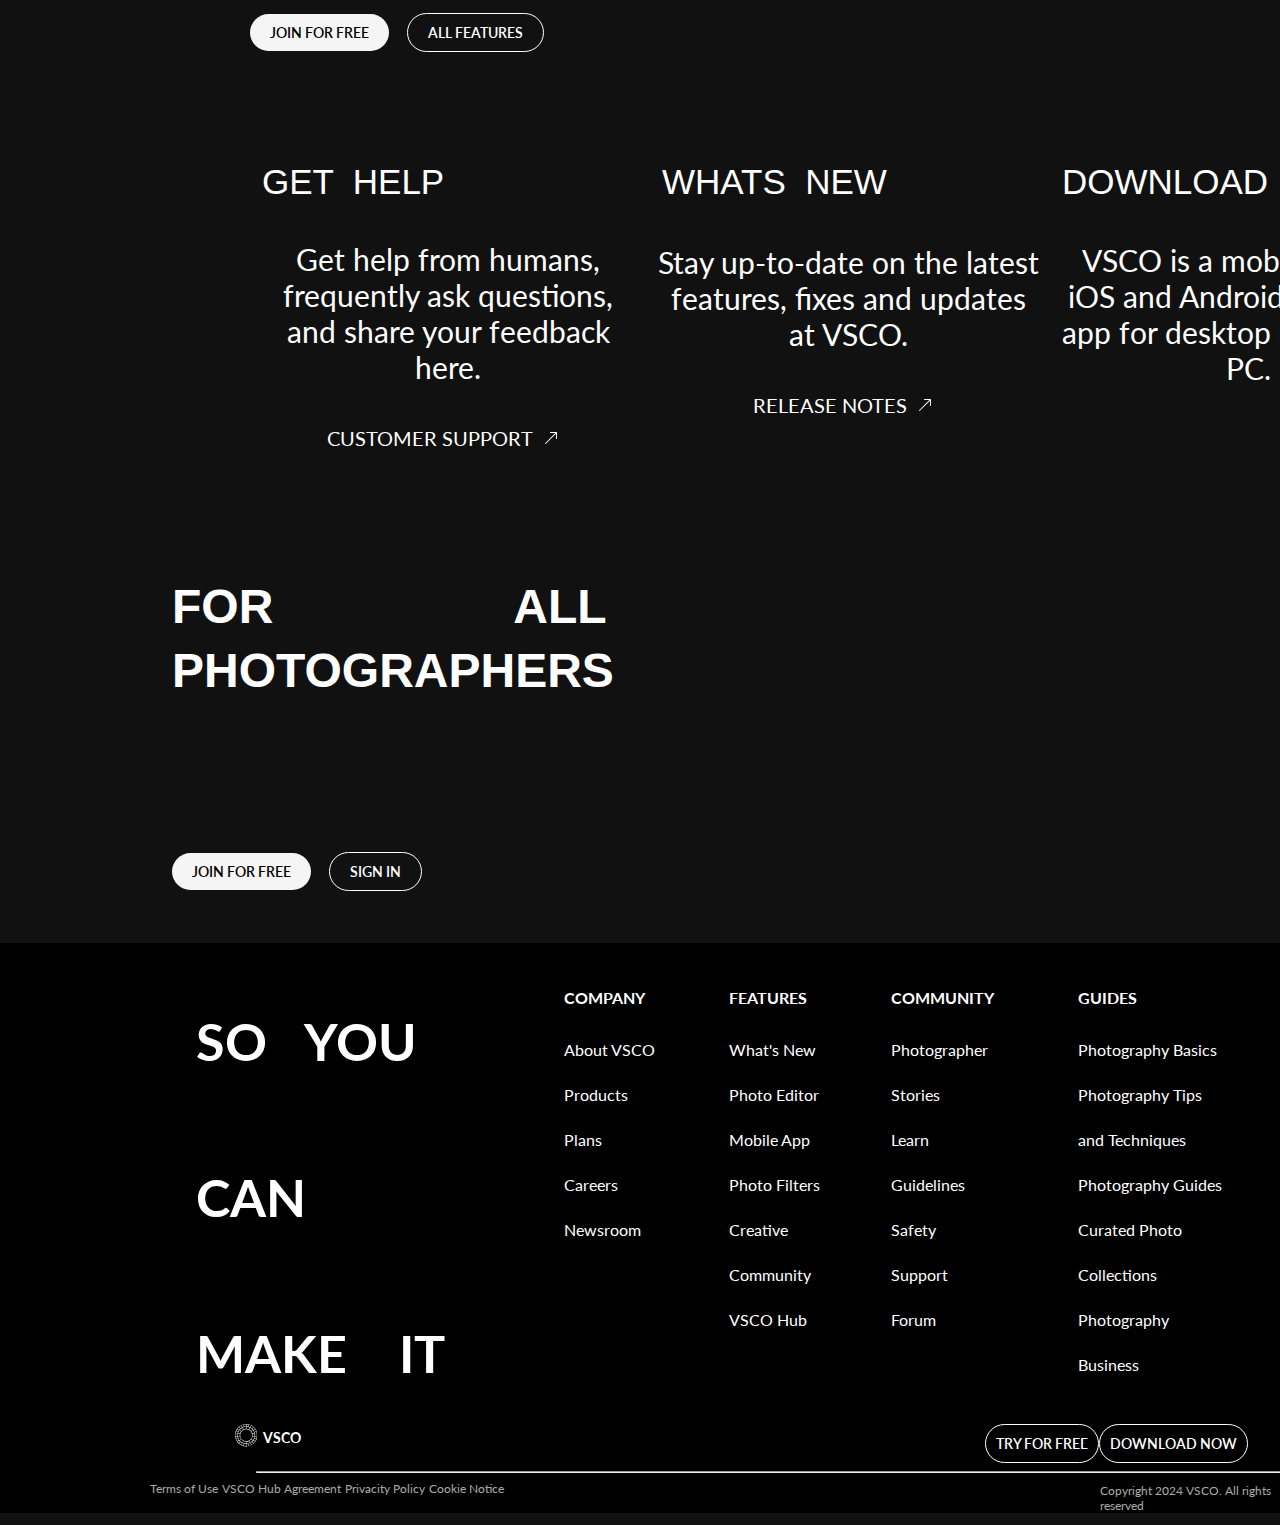
==== commit 07eed0fe: "VSCO test" ====
--- a/index.html
+++ b/index.html
@@ -340,7 +340,6 @@
 <!--inicio de footer-->
 
 <!--Titulo en footer grande mas listas de opciones-->
-
 
 <footer class="ftter">
     <div class="titulosFooter">
@@ -394,8 +393,6 @@
       </div>
     </div>
 
-<!--Logotipo de footer y derechos reservados - coṕyright-->
-
     <div class="elementosFooter">
       <div class="buttonspF">
         <div class="logoF">
@@ -435,7 +432,6 @@
     </div>
   </footer>
 
-<!--Fin de footer-->
 
     
 </body>
--- a/app.css
+++ b/app.css
@@ -872,6 +872,8 @@
   .footerLink {
     justify-content: right;
     margin-right: 10px;
+    margin-top: 24px;
+    display: block;
   }
   
   .footerLink a {
@@ -883,11 +885,11 @@
   
   .footerLink li {
     margin: 0 -20px;
-    line-height: 52px;
-  }
-  
-  .footerLink li:hover {
-    color: white;
+    line-height: 44px;
+  }
+  
+  .footerLink a:hover {
+    color: whitesmoke;
   }
   
   .elementosFooter {
@@ -935,7 +937,7 @@
     border-radius: 20px;
     background: none;
     border: solid 1px white;
-    position: relative;
+    position: static;
   }
   
   #DN {
@@ -950,7 +952,7 @@
     border-radius: 20px;
     background: none;
     border: solid 1px white;
-    position: relative;
+    position: static;
   }
   
   .rightsReserved {
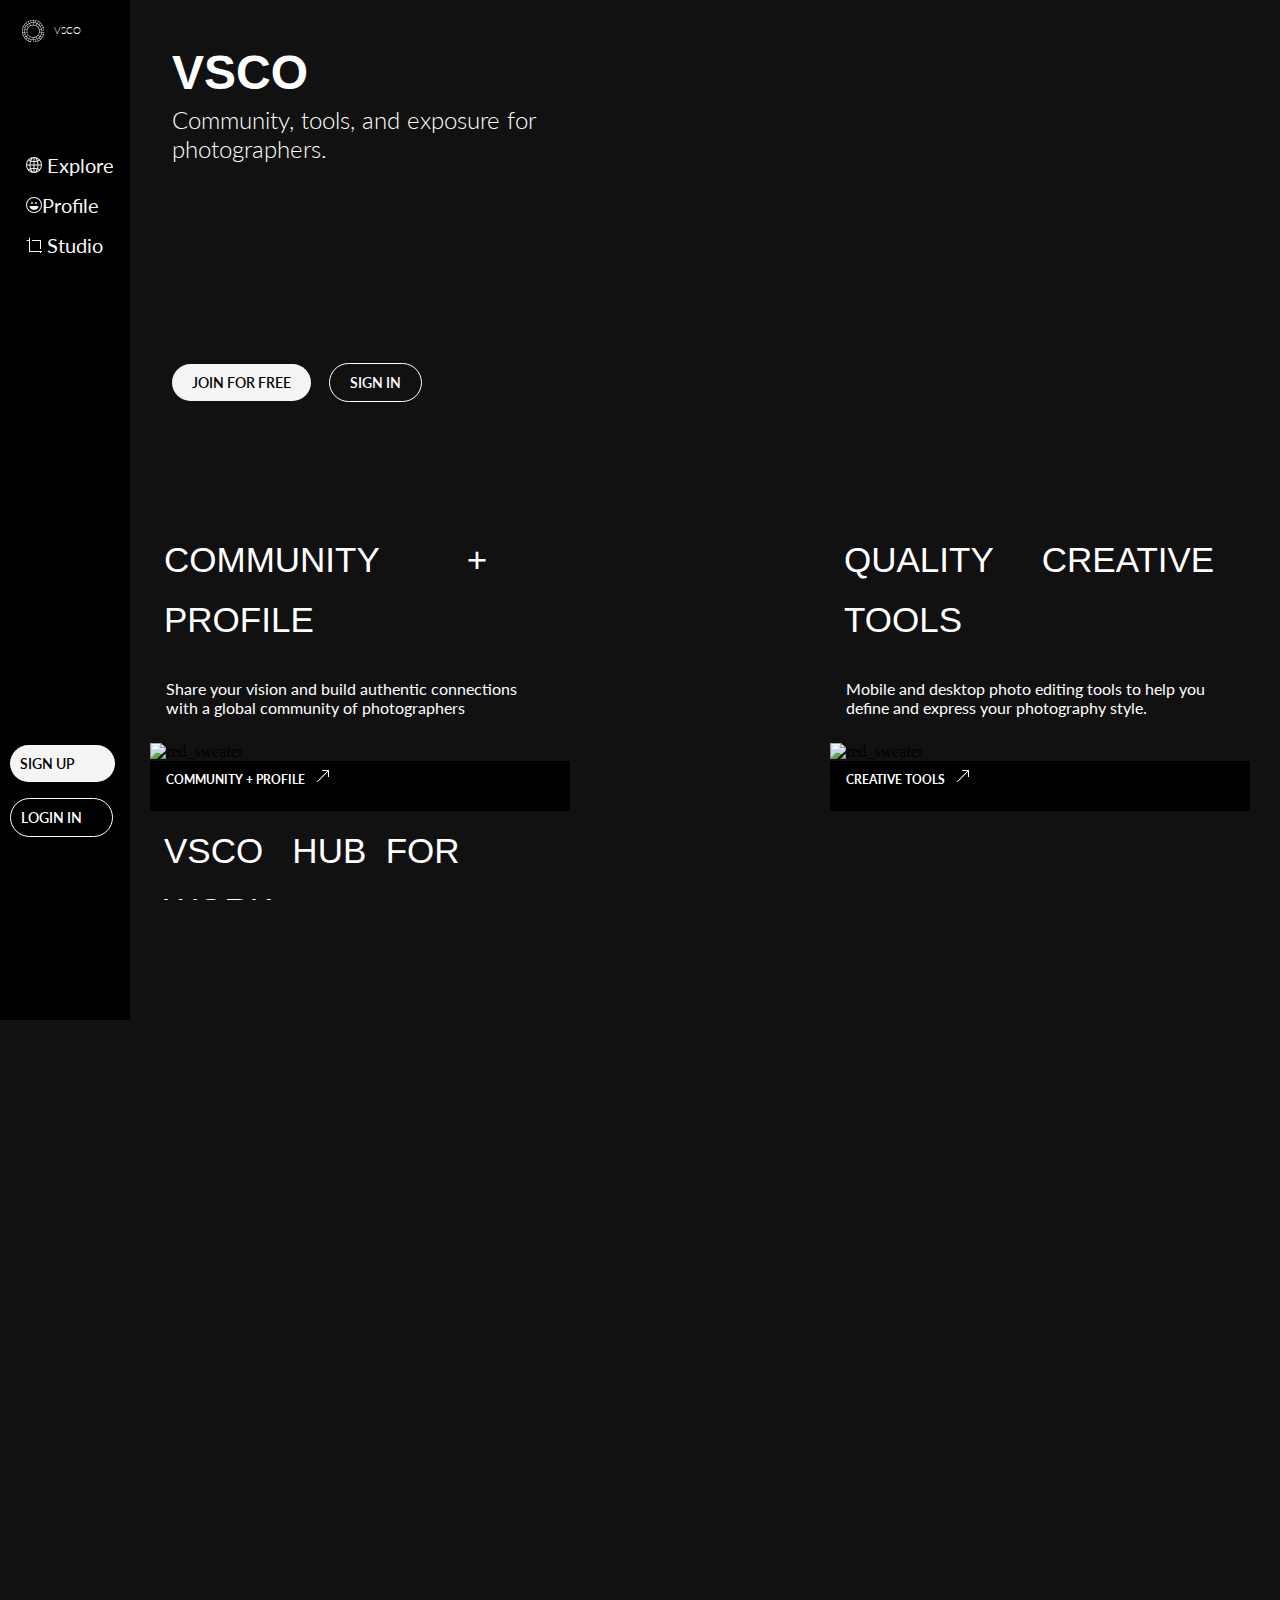
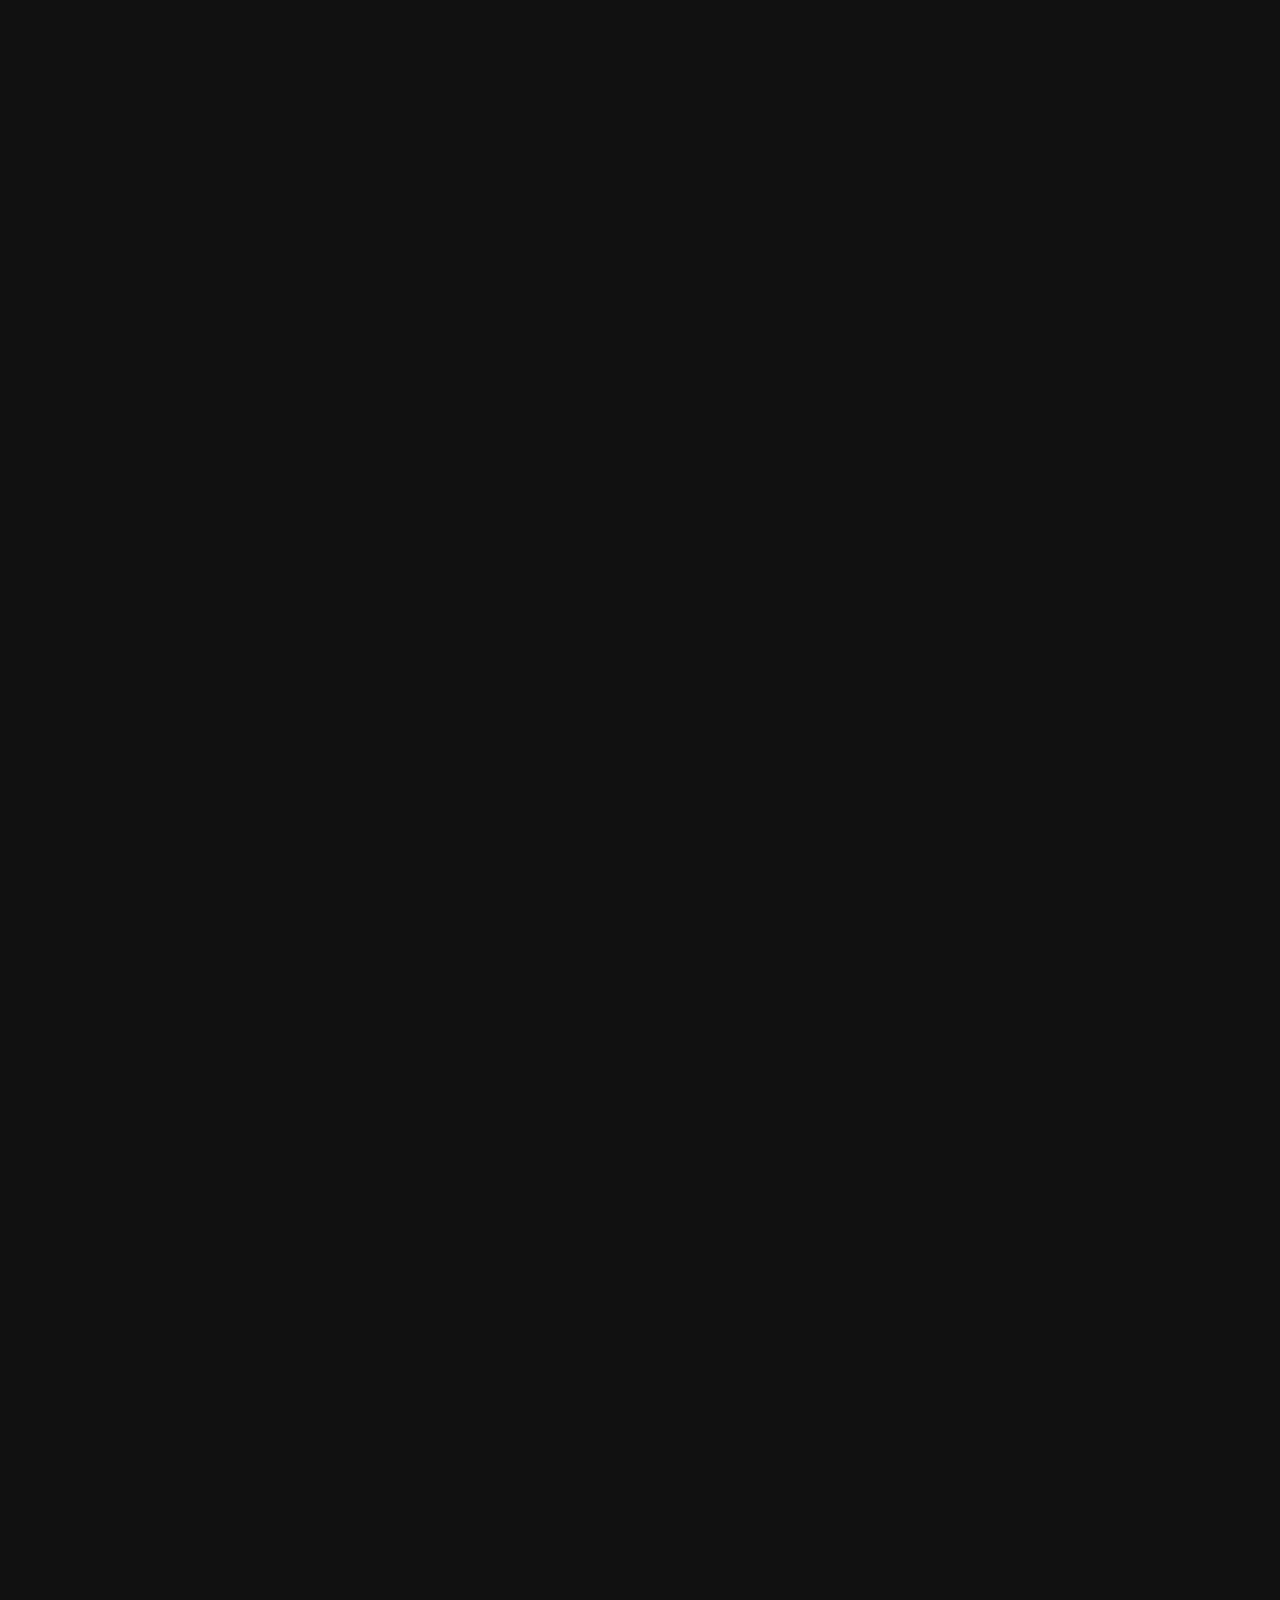
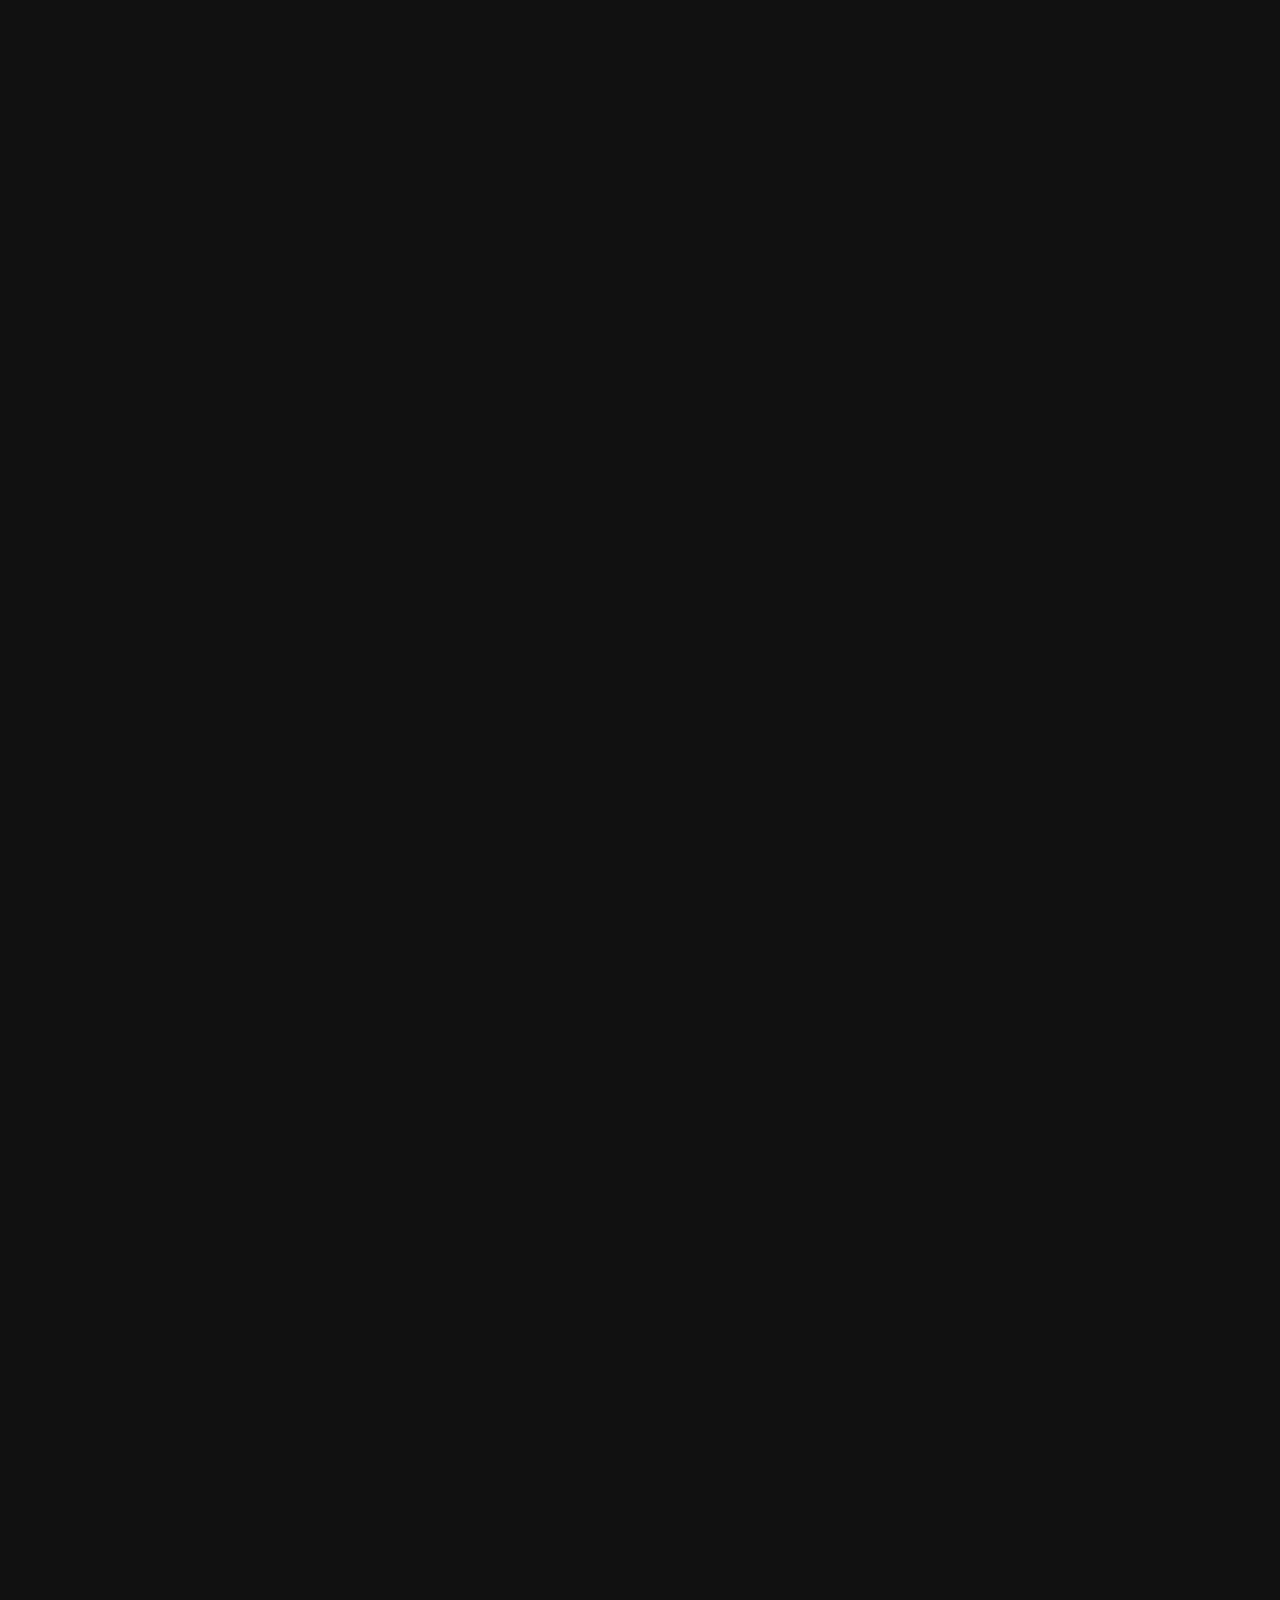
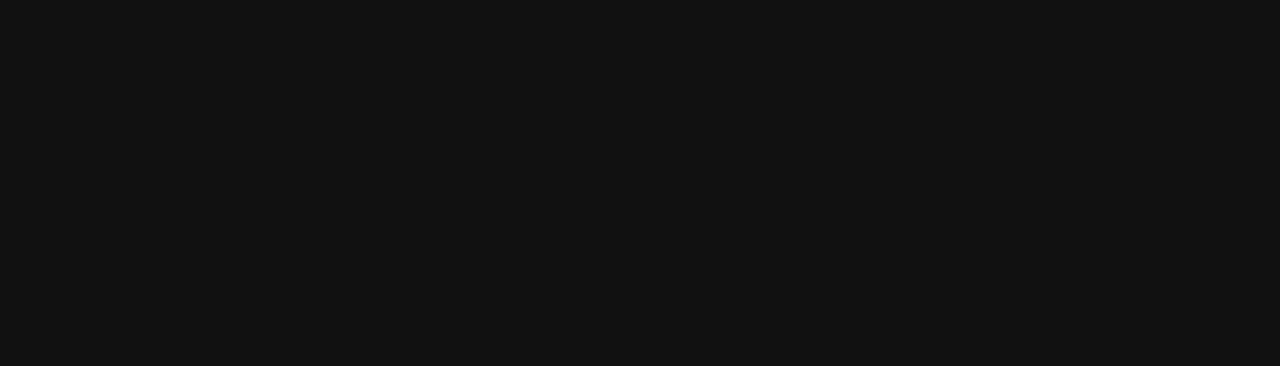
==== commit a919fe40: "Final VSCO clon" ====
--- a/index.html
+++ b/index.html
@@ -14,7 +14,7 @@
     <link href="https://fonts.googleapis.com/css2?family=Lato:ital,wght@0,100;0,300;0,400;0,700;0,900;1,100;1,300;1,400;1,700;1,900&display=swap" rel="stylesheet">
 
     <!--Favicon-->
-    <link rel="icon" type="img/png" href="Icons vsco/vsco(1).png">
+    <link rel="icon" type="img/svg" href="https://terrenobaldio.com/wp-content/themes/terrenoBaldio/images/statics/ocula.svg">
 
     <!--Bootstrap Framework opcional-->
     <link href="https://cdn.jsdelivr.net/npm/bootstrap@5.3.3/dist/css/bootstrap.min.css">
@@ -160,7 +160,7 @@
     </div>
     
 
-<!--Cards de solo texto-->
+<!--Cards de solo texto 1-->
 <section class="contenedor2">
     <div class="cardt" style="width: 25rem;">
         <h2>TOOLS &nbsp;BUILT &nbsp;&nbsp;FOR&nbsp; PHOTOGRAPHERS</h2>
@@ -283,8 +283,8 @@
 
 <!--Cards de texto 2-->
 
-<section class="contenedor4">
-    <div class="cardt" style="width: 25rem;">
+<div class="contenedor4">
+    <div class="cardt2" style="width: 25rem;">
         <h2>GET &nbsp;HELP</h2>
         <p>Get help from humans, frequently ask questions, and share your feedback here.</p>
         <button id="BCP">CUSTOMER SUPPORT</button>
@@ -308,7 +308,7 @@
             
     </div>
 
-    <div class="cardt3" style="width: 25rem;">
+    <div class="cardt2" style="width: 25rem;">
         <h2>DOWNLOAD &nbsp;VSCO</h2>
         <p>VSCO is a mobile app for iOS and Android and a web app for desktop on Mac and PC.</p>
         <div class="btnDwn">
@@ -319,7 +319,7 @@
              
     </div>
 
-</section>
+</div>
 
 <div class="contenedor5">
     <div class="title">    
@@ -342,11 +342,11 @@
 <!--Titulo en footer grande mas listas de opciones-->
 
 <footer class="ftter">
+    <h1 class="titleFooter" style="color: white">
+      SO&nbsp;&nbsp;&nbsp;YOU&nbsp;&nbsp;&nbsp; CAN&nbsp;&nbsp;&nbsp;<br />
+      MAKE&nbsp;&nbsp;&nbsp; IT
+    </h1>
     <div class="titulosFooter">
-      <h1 class="titleFooter" style="color: white">
-        SO&nbsp;&nbsp;&nbsp;YOU&nbsp;&nbsp;&nbsp; CAN&nbsp;&nbsp;&nbsp;<br />
-        MAKE&nbsp;&nbsp;&nbsp; IT
-      </h1>
       <div class="footerLink">
         <ul id="companyList">
           <h4 id="COMPANY">COMPANY</h4>
@@ -394,32 +394,31 @@
     </div>
 
     <div class="elementosFooter">
-      <div class="buttonspF">
-        <div class="logoF">
-          <svg
-            xmlns="http://www.w3.org/2000/svg"
-            width="1.4em"
-            height="1.4em"
-            viewBox="0 0 24 24"
-          >
-            <path
-              fill="white"
-              d="M12 0C5.376 0 0 5.376 0 12s5.376 12 12 12s12-5.376 12-12S18.624 0 12 0m11.52 12c0 .408-.023.792-.072 1.176l-2.04-.24c.024-.312.05-.624.05-.936c0-.288-.025-.6-.05-.888l2.04-.24c.072.384.072.744.072 1.128M.479 12c0-.384.024-.769.049-1.152l2.04.24c-.024.312-.047.6-.047.912s.023.6.047.912l-2.04.24C.479 12.769.479 12.384.479 12m20.472-3.096l1.921-.72a11.6 11.6 0 0 1 .552 2.232l-2.04.24c-.097-.6-.24-1.2-.433-1.752M21 12c0 .6-.072 1.176-.167 1.752l-2.017-.455c.071-.409.119-.841.119-1.297s-.048-.912-.119-1.344l2.017-.457c.118.577.167 1.177.167 1.801m-9 6.456A6.46 6.46 0 0 1 5.544 12A6.46 6.46 0 0 1 12 5.544A6.46 6.46 0 0 1 18.456 12a6.44 6.44 0 0 1-6.429 6.456zM12.216 21v-2.064a7 7 0 0 0 2.568-.575l.888 1.872a9 9 0 0 1-3.456.767m-3.936-.791l.912-1.873a6.6 6.6 0 0 0 2.568.6V21a8.8 8.8 0 0 1-3.48-.791M3 12c0-.624.072-1.224.192-1.824l2.016.456q-.147.676-.144 1.368c0 .432.048.864.12 1.272l-2.016.455A8 8 0 0 1 3 12m8.76-9v2.064a6.9 6.9 0 0 0-2.544.576l-.888-1.871A9.1 9.1 0 0 1 11.76 3m3.935.792l-.911 1.872a6.6 6.6 0 0 0-2.568-.576V3.024c1.248 0 2.424.288 3.479.768m5.088 4.656a10 10 0 0 0-.84-1.608l1.681-1.152a12.7 12.7 0 0 1 1.056 2.04zm-.07 1.296l-2.018.456a6.9 6.9 0 0 0-1.151-2.352l1.632-1.295c.72.959 1.248 2.015 1.537 3.191m-3.457-2.256a7 7 0 0 0-2.04-1.633l.912-1.871a9.1 9.1 0 0 1 2.76 2.208zm-.6-3.744l.96-1.824a13 13 0 0 1 1.896 1.32L18.145 4.8a9.2 9.2 0 0 0-1.489-1.056m-.408-.216a10 10 0 0 0-1.68-.648l.504-1.992a12 12 0 0 1 2.159.84zm-2.16-.768c-.6-.144-1.2-.216-1.824-.239V.479c.793.024 1.584.12 2.328.289zm-2.28-.239a11 11 0 0 0-1.8.216L9.528.744c.72-.168 1.487-.265 2.28-.265zm-2.28.334q-.88.251-1.704.649l-.96-1.824a11.7 11.7 0 0 1 2.16-.816zm-2.112.865a9 9 0 0 0-1.488 1.032L4.56 3.216c.6-.504 1.224-.936 1.896-1.319zm.48.264l.888 1.871a7 7 0 0 0-2.04 1.608L5.136 6.168a9.4 9.4 0 0 1 2.76-2.184M4.848 6.552l1.608 1.295A7 7 0 0 0 5.304 10.2l-2.016-.456c.312-1.2.84-2.28 1.56-3.192M3.24 8.4l-1.92-.72c.287-.72.648-1.416 1.08-2.04l1.68 1.176A7.7 7.7 0 0 0 3.24 8.4m-.168.455c-.192.577-.36 1.152-.432 1.776L.6 10.393c.12-.769.288-1.537.553-2.257zm-.456 4.513c.096.6.239 1.2.432 1.776l-1.92.72a10 10 0 0 1-.552-2.257zm.624 2.208c.239.576.528 1.104.84 1.607L2.4 18.336a10.2 10.2 0 0 1-1.08-2.016zm.024-1.392l2.017-.456a7 7 0 0 0 1.128 2.376L4.8 17.4a8.9 8.9 0 0 1-1.536-3.216m3.432 2.28A6.9 6.9 0 0 0 8.76 18.12l-.912 1.872a9.3 9.3 0 0 1-2.784-2.232zm.72 3.815l-.96 1.825a11.6 11.6 0 0 1-1.896-1.321l1.368-1.535c.456.407.936.744 1.488 1.031m.408.217c.528.264 1.104.48 1.705.647l-.504 1.992a11 11 0 0 1-2.16-.815zm2.16.768q.864.18 1.8.217v2.039a14.4 14.4 0 0 1-2.305-.264zm2.28.216a10.7 10.7 0 0 0 1.801-.217l.479 1.992c-.749.168-1.513.264-2.28.287zm2.257-.336a10.4 10.4 0 0 0 1.703-.647l.96 1.824c-.688.35-1.412.623-2.159.815zm2.086-.865a9 9 0 0 0 1.488-1.031l1.369 1.535a11.7 11.7 0 0 1-1.896 1.321zm-.479-.263l-.888-1.871a6.9 6.9 0 0 0 2.064-1.656l1.606 1.296a9.6 9.6 0 0 1-2.782 2.231m3.071-2.592l-1.607-1.296a6.6 6.6 0 0 0 1.128-2.376l2.017.456a9.7 9.7 0 0 1-1.538 3.216M20.76 15.6l1.92.721a11 11 0 0 1-1.079 2.04l-1.682-1.177a8.4 8.4 0 0 0 .841-1.584m.168-.455c.192-.553.336-1.152.433-1.752l2.039.239c-.11.761-.294 1.508-.551 2.232zm.456-9.841l-1.681 1.152q-.539-.736-1.199-1.368l1.368-1.536a15 15 0 0 1 1.512 1.752M4.2 3.528l1.368 1.536c-.456.408-.84.864-1.2 1.368l-1.68-1.176A9.4 9.4 0 0 1 4.2 3.528M2.664 18.744l1.68-1.152c.36.48.769.937 1.2 1.369l-1.368 1.535a15 15 0 0 1-1.512-1.752m17.16 1.729l-1.368-1.537c.432-.407.841-.863 1.199-1.344l1.682 1.176a15 15 0 0 1-1.513 1.705"
-            />
-          </svg>
-          <h2 class="namesiteF">VSCO</h2>
-        </div>
-
-        <li><button type="button" id="TFF">TRY FOR FREE</button></li>
-        <li><button type="button" id="DN">DOWNLOAD NOW</button></li>
+        <div class="buttonspF">
+            <div class="logoF">
+              <svg
+                xmlns="http://www.w3.org/2000/svg"
+                width="1.4em"
+                height="1.4em"
+                viewBox="0 0 24 24"
+              >
+                <path
+                  fill="white"
+                  d="M12 0C5.376 0 0 5.376 0 12s5.376 12 12 12s12-5.376 12-12S18.624 0 12 0m11.52 12c0 .408-.023.792-.072 1.176l-2.04-.24c.024-.312.05-.624.05-.936c0-.288-.025-.6-.05-.888l2.04-.24c.072.384.072.744.072 1.128M.479 12c0-.384.024-.769.049-1.152l2.04.24c-.024.312-.047.6-.047.912s.023.6.047.912l-2.04.24C.479 12.769.479 12.384.479 12m20.472-3.096l1.921-.72a11.6 11.6 0 0 1 .552 2.232l-2.04.24c-.097-.6-.24-1.2-.433-1.752M21 12c0 .6-.072 1.176-.167 1.752l-2.017-.455c.071-.409.119-.841.119-1.297s-.048-.912-.119-1.344l2.017-.457c.118.577.167 1.177.167 1.801m-9 6.456A6.46 6.46 0 0 1 5.544 12A6.46 6.46 0 0 1 12 5.544A6.46 6.46 0 0 1 18.456 12a6.44 6.44 0 0 1-6.429 6.456zM12.216 21v-2.064a7 7 0 0 0 2.568-.575l.888 1.872a9 9 0 0 1-3.456.767m-3.936-.791l.912-1.873a6.6 6.6 0 0 0 2.568.6V21a8.8 8.8 0 0 1-3.48-.791M3 12c0-.624.072-1.224.192-1.824l2.016.456q-.147.676-.144 1.368c0 .432.048.864.12 1.272l-2.016.455A8 8 0 0 1 3 12m8.76-9v2.064a6.9 6.9 0 0 0-2.544.576l-.888-1.871A9.1 9.1 0 0 1 11.76 3m3.935.792l-.911 1.872a6.6 6.6 0 0 0-2.568-.576V3.024c1.248 0 2.424.288 3.479.768m5.088 4.656a10 10 0 0 0-.84-1.608l1.681-1.152a12.7 12.7 0 0 1 1.056 2.04zm-.07 1.296l-2.018.456a6.9 6.9 0 0 0-1.151-2.352l1.632-1.295c.72.959 1.248 2.015 1.537 3.191m-3.457-2.256a7 7 0 0 0-2.04-1.633l.912-1.871a9.1 9.1 0 0 1 2.76 2.208zm-.6-3.744l.96-1.824a13 13 0 0 1 1.896 1.32L18.145 4.8a9.2 9.2 0 0 0-1.489-1.056m-.408-.216a10 10 0 0 0-1.68-.648l.504-1.992a12 12 0 0 1 2.159.84zm-2.16-.768c-.6-.144-1.2-.216-1.824-.239V.479c.793.024 1.584.12 2.328.289zm-2.28-.239a11 11 0 0 0-1.8.216L9.528.744c.72-.168 1.487-.265 2.28-.265zm-2.28.334q-.88.251-1.704.649l-.96-1.824a11.7 11.7 0 0 1 2.16-.816zm-2.112.865a9 9 0 0 0-1.488 1.032L4.56 3.216c.6-.504 1.224-.936 1.896-1.319zm.48.264l.888 1.871a7 7 0 0 0-2.04 1.608L5.136 6.168a9.4 9.4 0 0 1 2.76-2.184M4.848 6.552l1.608 1.295A7 7 0 0 0 5.304 10.2l-2.016-.456c.312-1.2.84-2.28 1.56-3.192M3.24 8.4l-1.92-.72c.287-.72.648-1.416 1.08-2.04l1.68 1.176A7.7 7.7 0 0 0 3.24 8.4m-.168.455c-.192.577-.36 1.152-.432 1.776L.6 10.393c.12-.769.288-1.537.553-2.257zm-.456 4.513c.096.6.239 1.2.432 1.776l-1.92.72a10 10 0 0 1-.552-2.257zm.624 2.208c.239.576.528 1.104.84 1.607L2.4 18.336a10.2 10.2 0 0 1-1.08-2.016zm.024-1.392l2.017-.456a7 7 0 0 0 1.128 2.376L4.8 17.4a8.9 8.9 0 0 1-1.536-3.216m3.432 2.28A6.9 6.9 0 0 0 8.76 18.12l-.912 1.872a9.3 9.3 0 0 1-2.784-2.232zm.72 3.815l-.96 1.825a11.6 11.6 0 0 1-1.896-1.321l1.368-1.535c.456.407.936.744 1.488 1.031m.408.217c.528.264 1.104.48 1.705.647l-.504 1.992a11 11 0 0 1-2.16-.815zm2.16.768q.864.18 1.8.217v2.039a14.4 14.4 0 0 1-2.305-.264zm2.28.216a10.7 10.7 0 0 0 1.801-.217l.479 1.992c-.749.168-1.513.264-2.28.287zm2.257-.336a10.4 10.4 0 0 0 1.703-.647l.96 1.824c-.688.35-1.412.623-2.159.815zm2.086-.865a9 9 0 0 0 1.488-1.031l1.369 1.535a11.7 11.7 0 0 1-1.896 1.321zm-.479-.263l-.888-1.871a6.9 6.9 0 0 0 2.064-1.656l1.606 1.296a9.6 9.6 0 0 1-2.782 2.231m3.071-2.592l-1.607-1.296a6.6 6.6 0 0 0 1.128-2.376l2.017.456a9.7 9.7 0 0 1-1.538 3.216M20.76 15.6l1.92.721a11 11 0 0 1-1.079 2.04l-1.682-1.177a8.4 8.4 0 0 0 .841-1.584m.168-.455c.192-.553.336-1.152.433-1.752l2.039.239c-.11.761-.294 1.508-.551 2.232zm.456-9.841l-1.681 1.152q-.539-.736-1.199-1.368l1.368-1.536a15 15 0 0 1 1.512 1.752M4.2 3.528l1.368 1.536c-.456.408-.84.864-1.2 1.368l-1.68-1.176A9.4 9.4 0 0 1 4.2 3.528M2.664 18.744l1.68-1.152c.36.48.769.937 1.2 1.369l-1.368 1.535a15 15 0 0 1-1.512-1.752m17.16 1.729l-1.368-1.537c.432-.407.841-.863 1.199-1.344l1.682 1.176a15 15 0 0 1-1.513 1.705"
+                />
+              </svg>
+              <h2 class="namesiteF">VSCO</h2>  
+            </div>
+          <li><button type="button" id="TFF">TRY FOR FREE</button></li>
+          <li><button type="button" id="DN">DOWNLOAD NOW</button></li>
+          </div>
       </div>
-    </div>
-    <hr
-      width="1050"
-      style="position: absolute; left: 20%"
-      style="border: solid white"
-      style="display: block"
-    />
+
+
+    <div class="line" width="100%"
+    style="border: solid 0.01px whitesmoke"
+    style="display: block" style="opacity: 0.5;">
+    </div>
 
     <div class="rightsReserved">
       <a href="">Terms of Use</a>
--- a/app.css
+++ b/app.css
@@ -1,7 +1,11 @@
-body {
+body, html {
     background-color: #111111;
     z-index: 0;
-    margin: 0 0 0 0;
+    margin: 0;
+    padding: 0;
+    overflow-x: hidden;
+    height: 100%;
+    width: 100%;
 }
 
 .contenedor0 {
@@ -33,7 +37,7 @@
 
 .slideImgsV{
     margin-top: 50px;
-    margin-left: 1240px;
+    margin-left: 1550px;
     padding: 0 10;
     justify-content:right;
     display: block;
@@ -140,7 +144,7 @@
 h1 {
     padding-left: 2rem;
     margin-top: 1px;
-    margin-bottom: -4%;
+    margin-bottom: -50px;
     margin-left: 140px;
     color: white;
     font-family: 'Franklin Gothic Medium', 'Arial Narrow', Arial, sans-serif;
@@ -435,7 +439,7 @@
 }
 
 .contenedor2 {
-    margin-top: -10rem;
+    margin-top: -12rem;
     margin-left: 150px;
     margin-right: 50px;
     flex-wrap: wrap;
@@ -762,20 +766,64 @@
     display: block;
 }
 
+/*Tarjetas texto 2*/
+
 .contenedor4{
-    margin-left: 240px;
+    padding: 0 40px;
+    margin-left: 210px;
     margin-top: 50px;
     display: flex;
     align-items: baseline;
     position:relative;
-    text-align: center;
-    display: flex;
-    flex-direction: row;
+    text-align: left;
+    display:flex;
     justify-items: space-between;
     width: 100%;
     overflow: hidden;
-    box-sizing: border-box;
-}
+    z-index: 0;
+    flex-direction:row;
+    flex-wrap: wrap;
+    column-gap: 164px; /*Espacio entre cards*/
+}
+
+.cardt2{
+    text-align: left;
+}
+
+.cardt2 h2 {
+    margin-top: -100px;
+    margin-left: -10px;
+    color: white;
+    font-family: 'Franklin Gothic Medium', 'Arial Narrow', Arial, sans-serif;
+    font-size: 35px;
+    line-height: 60px;
+}
+
+.cardt2 p {
+    padding-left:1rem;
+    color: white;
+    font-family:'lato',sans-serif;
+    margin-top: 1rem;
+    font-weight: 300;
+    font-size: 18px;
+}
+
+.cardt2 h2 {
+    margin-top: 50px;
+    margin-left: -10px;
+    color: white;
+    font-family: 'Franklin Gothic Medium', 'Arial Narrow', Arial, sans-serif;
+    font-size: 35px;
+    line-height: 60px;
+}
+
+#BCP{
+    font-size: 12px;
+    font-weight: bold;
+    margin-left: 10px;
+}
+
+/* Fin Tarjetas texto 2*/
 
 /*Contenedor con imagen y botones*/
 .contenedor5 {
@@ -785,10 +833,11 @@
     background-size: cover;
     background-position: 100px;
     display: grid;
-    margin-bottom: 20px;
+    margin-bottom: -20px;
     height: 500px;
     width: 100%;
     margin-top: 100px;
+    z-index: 0;
 }
 
 .bckg2 h1{
@@ -831,20 +880,18 @@
 
 footer {
     background-color: #000000;
-    position: static;
+    position: relative;
     height: -40%;
     width: 100%;
-    text-align: left;
     bottom: 0;
-    z-index: 0;
-  }
-  
-  .titleFooter {
+    margin-left: 0px;
+  }
+  
+  .titleFooter{
     margin-top: 20px;
     font-size: 52px;
-    margin-left: 164px;
+    margin-left:150px;
     font-family: "lato", sans-serif;
-    justify-content: left;
   }
   
   .footerLink ul {
@@ -857,10 +904,11 @@
   
   .titulosFooter {
     margin-right: 64px;
-    margin-top: -10%;
+    margin-top: -300px;
     display: flex;
     flex-wrap: nowrap;
-    justify-content: right;
+    justify-content: center;
+    margin-left: 550px;
   }
   .titulosFooter h4 {
     display: block;
@@ -889,11 +937,12 @@
   }
   
   .footerLink a:hover {
-    color: whitesmoke;
+    color: yellow;
   }
   
   .elementosFooter {
     align-content: first baseline;
+    justify-content: left;
   }
   
   .logoF {
@@ -904,12 +953,12 @@
   .logoF svg {
     display: flex;
     position: static;
-    margin-left: -750px;
+    margin-left: -1058px;
   }
   
   .namesiteF {
     margin-top: -18px;
-    margin-left: -754px;
+    margin-left: -1054px;
     font-size: 14px;
     font-weight: bold;
     font-family: "lato", sans-serif;
@@ -919,12 +968,15 @@
   
   .buttonspF {
     margin-top: 20px;
-    margin-left: 850px;
+    margin-left:50px;
     display: flex;
     justify-content: right;
-    margin-right: 32px;
-  }
-  
+    margin-right: 372px;
+    margin-bottom: 14px;
+  }
+  
+  
+
   #TFF {
     color: white;
     font-family: "Lato", sans-serif;
@@ -977,8 +1029,7 @@
     font-size: 12px;
     justify-content: right;
     margin-top: -26px;
-    justify-content: right;
-    margin-left: 1100px;
+    margin-left: 1600px;
     place-content: right;
   
   }
